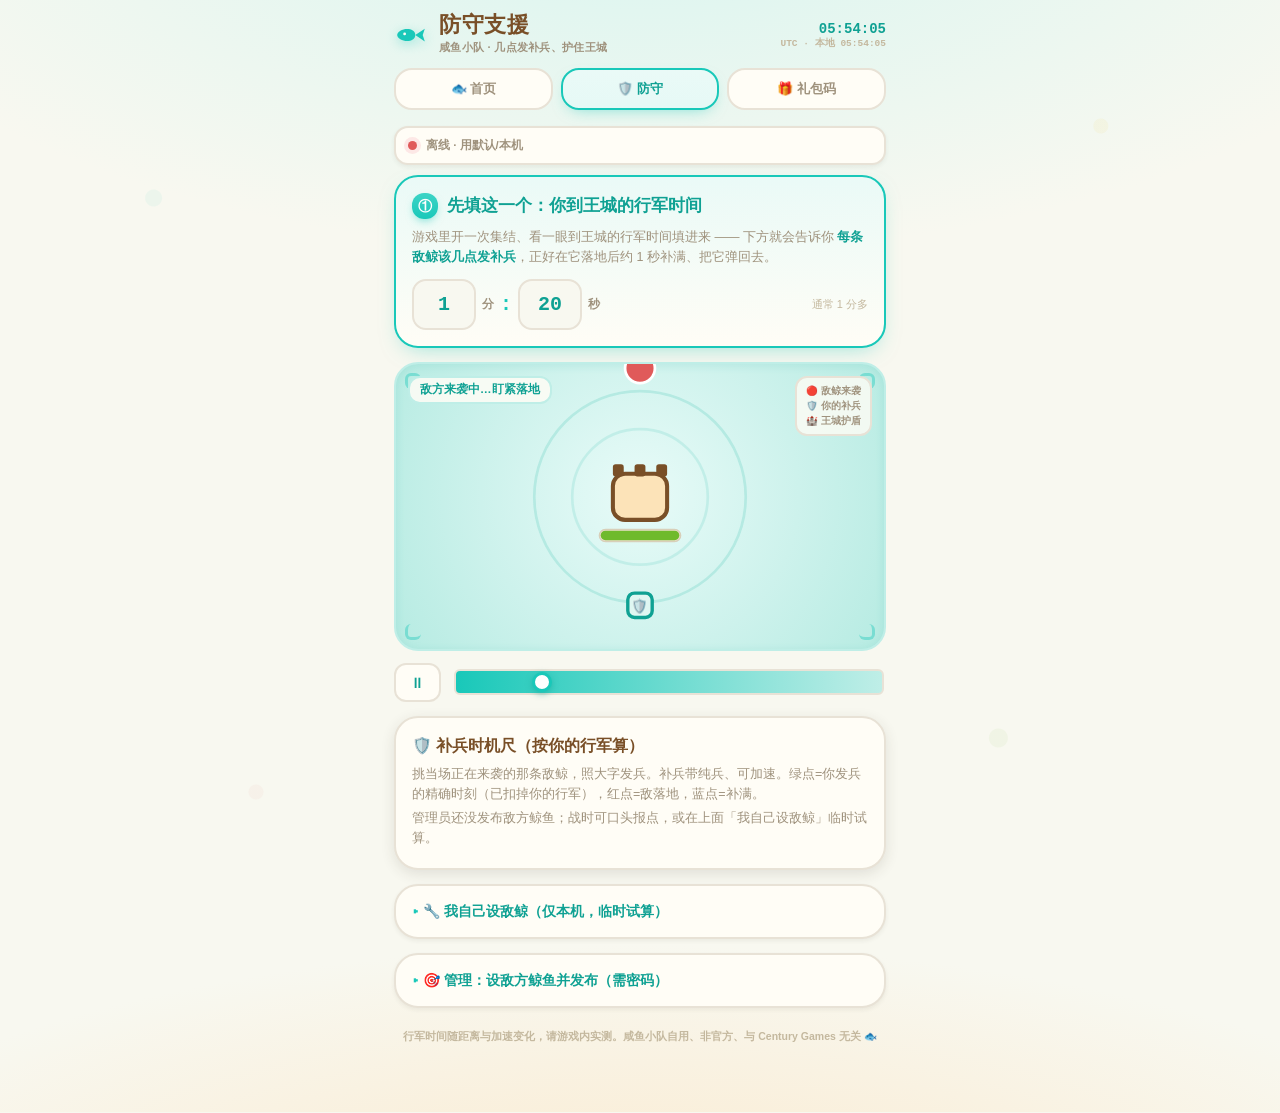
==== defense.html @ cf26408c "v8: saltyfish 重构 — 动森风 + 防守者页(雷达+精确时间轴,DELTA=1) + 搞笑主页 + 礼包码;移除攻城组织页" ====
<!DOCTYPE html>
<html lang="zh-CN">
<head>
<meta charset="utf-8">
<meta name="viewport" content="width=device-width, initial-scale=1, viewport-fit=cover">
<meta name="theme-color" content="#f8f8f0">
<meta name="apple-mobile-web-app-capable" content="yes">
<title>咸鱼小队 · 防守支援</title>
<link rel="stylesheet" href="app.css">
<style>
  .lane .mk{width:78px}
  .lane.now .mk.send .dot{box-shadow:0 0 0 6px rgba(111,186,44,.25)}
  .lane .mk.land .dot.two{background:linear-gradient(90deg,var(--coral) 0 50%,var(--mint) 50% 100%)}
  .lane .mk.land .t{color:var(--coral)}
  .lane .gaplab{position:absolute;top:38px;transform:translateX(-50%);font-size:10px;font-weight:800;color:var(--brown2);white-space:nowrap}
  .fire{display:inline-block;background:var(--green);color:#fff;font-weight:900;font-size:11px;padding:2px 9px;border-radius:20px;margin-left:6px;animation:pop .5s ease}
  @keyframes pop{from{transform:scale(.7)}to{transform:scale(1)}}
</style>
</head>
<body>
<div class="wrap">
  <div class="top">
    <span class="sig" aria-hidden="true"><svg viewBox="0 0 64 48" width="34" height="26"><path d="M40 24 C40 12 22 10 12 16 C4 21 4 27 12 32 C22 38 40 36 40 24 Z" fill="currentColor"/><path d="M40 24 L58 12 L54 24 L58 36 Z" fill="currentColor"/><circle cx="20" cy="22" r="2.6" fill="#fffdf6"/></svg></span>
    <div><h1>防守支援</h1><div class="sub">咸鱼小队 · 几点发补兵、护住王城</div></div>
    <div class="clock"><span id="utc">--:--:--</span><small>UTC · 本地 <span id="loc">--:--:--</span></small></div>
  </div>
  <div class="viewtabs">
    <a href="index.html">🐟 首页</a>
    <a class="on">🛡️ 防守</a>
    <a href="gift.html">🎁 礼包码</a>
  </div>
  <div class="statusbar"><span class="dot" id="netdot"></span><span id="netlab">连接云端中…</span></div>

  <main>
  <div class="card hero">
    <div class="herohead"><span class="step">①</span>先填这一个：你到王城的行军时间</div>
    <div class="herosub">游戏里开一次集结、看一眼到王城的行军时间填进来 —— 下方就会告诉你 <b>每条敌鲸该几点发补兵</b>，正好在它落地后约 1 秒补满、把它弹回去。</div>
    <div class="mmss"><input id="me_mm" type="number" min="0" value="1"><span class="u">分</span><span class="c">:</span><input id="me_ss" type="number" min="0" max="59" value="20"><span class="u">秒</span><span style="margin-left:auto;font-size:11px;color:var(--brown3)">通常 1 分多</span></div>
  </div>

  <div class="pond">
    <span class="cnr tl"></span><span class="cnr tr"></span><span class="cnr bl"></span><span class="cnr br"></span>
    <div class="phaselab" id="phaselab">敌方来袭 → 卡间隙补满</div>
    <div class="leg">🔴 敌鲸来袭<br>🛡️ 你的补兵<br>🏰 王城护盾</div>
    <svg viewBox="0 0 360 210" id="svg"></svg>
  </div>
  <div class="ctrl">
    <button id="pp">⏸</button>
    <input type="range" id="scrub" min="0" max="100" value="0">
  </div>

  <div class="card">
    <h2>🛡️ 补兵时机尺（按你的行军算）</h2>
    <p class="hint">挑当场正在来袭的那条敌鲸，照大字发兵。补兵带纯兵、可加速。绿点=你发兵的精确时刻（已扣掉你的行军），红点=敌落地，蓝点=补满。</p>
    <div id="refillPanel"></div>
  </div>

  <details>
    <summary>🔧 我自己设敌鲸（仅本机，临时试算）</summary>
    <p class="hint" style="margin:2px 0 9px">默认用管理发布的敌鲸时间。想自己试算就在这里加/改（只存你本机、不影响别人）。清空则回到管理发布的。</p>
    <div id="localList"></div>
    <button class="add" id="addLocal">＋ 加一条敌鲸</button>
    <div class="row" style="margin-top:9px;gap:8px">
      <button class="btn" id="useLocal" style="flex:1">用我本机的</button>
      <button class="btn" id="useCloud" style="flex:1">用管理发布的</button>
    </div>
  </details>

  <details id="adminFold">
    <summary>🎯 管理：设敌方鲸鱼并发布（需密码）</summary>
    <p class="hint" style="margin:2px 0 9px">设好敌鲸到王城的行军时间并发布，全队防守者打开就能看到、各自填自己行军即可。</p>
    <div id="adminGate"><button class="btn amber full" id="adminUnlock">🔓 输入密码解锁管理</button></div>
    <div id="adminBody" class="hide">
      <div id="enemyList"></div>
      <button class="add" id="addEnemy">＋ 加敌鲸</button>
      <button class="btn green full" id="pubBtn" style="margin-top:10px">📣 发布给全队</button>
      <div id="pubMsg" class="hint" style="margin-top:8px"></div>
    </div>
  </details>

  <p class="foot">行军时间随距离与加速变化，请游戏内实测。咸鱼小队自用、非官方、与 Century Games 无关 🐟</p>
  </main>
</div>
<div class="toast" id="toast"></div>

<script src="app.js"></script>
<script>
(function(){
"use strict";
var GATHER=300, DELTA=1;                 // 敌集结固定 5:00；补兵落地后≈1秒到（防早到）
var NS="http://www.w3.org/2000/svg", uid=1;
var C={mint:"#19c8b9",mintDeep:"#0fa193",green:"#6fba2c",coral:"#e05a5a",brown:"#794f27",cream:"#fffdf6",yellow:"#f5c31c"};
var LS_LOCAL="saltyfish_enemies", LS_NAME="rocks1406_admin";
var enemies=[];          // active set used for render: [{name,mm,ss}]
var cloudEnemies=[];     // from published plan
var localEnemies=[];     // player's local override
var useLocalFlag=false;
var baseUpdatedAt=null, adminName="";

function march(o){return (o.mm||0)*60+(o.ss||0);}
function pad(n){return (n<10?"0":"")+n;}
function mmss(s){s=Math.max(0,Math.round(s));return Math.floor(s/60)+":"+pad(s%60);}
function myMarch(){return (+$("me_mm").value||0)*60+(+$("me_ss").value||0);}
function E(t,a){var e=document.createElementNS(NS,t);for(var k in a)e.setAttribute(k,a[k]);return e;}
function lerp(a,b,p){return a+(b-a)*p;} function cl(x){return x<0?0:x>1?1:x;} function sg(t,a,b){return b<=a?(t>=b?1:0):cl((t-a)/(b-a));}

/* ---------- per-enemy timing ---------- */
function calc(e){ var em=march(e), landAt=GATHER+em, refillAt=landAt+DELTA, R=myMarch(), sendAt=Math.max(0,refillAt-R);
  var cue, gatherRemain=R-em-DELTA;
  if(R<=0) cue="先填你的行军时间";
  else if(gatherRemain>0) cue="他集结剩 "+mmss(gatherRemain)+" 时发兵";
  else { var inc=R-DELTA; cue= inc<=0 ? "他发车后立刻发（你很快）" : "来袭落地倒计时 "+mmss(inc)+" 时发兵"; }
  return {name:e.name||"敌鲸",em:em,landAt:landAt,refillAt:refillAt,sendAt:sendAt,R:R,cue:cue,ready:R>0}; }

/* ---------- timeline strips (precise mm:ss) ---------- */
function renderStrips(){ var box=$("refillPanel"); box.innerHTML="";
  if(!enemies.length){ box.innerHTML='<p class="hint">管理员还没发布敌方鲸鱼；战时可口头报点，或在上面「我自己设敌鲸」临时试算。</p>'; return; }
  enemies.forEach(function(e){ var c=calc(e);
    var s=c.sendAt, f=c.refillAt, gap=Math.max(1,f-s);
    var win0=s-gap*0.20, win1=f+gap*0.20, span=Math.max(1,win1-win0);
    function px(t){var p=(t-win0)/span*100;return Math.max(8,Math.min(92,p)).toFixed(1)+"%";}
    var el=document.createElement("div"); el.className="lane"; el.setAttribute("data-send",s); el.setAttribute("data-land",c.landAt);
    el.innerHTML=
      '<div class="lname">🔴 '+esc(e.name||"敌鲸")+' · 行军 '+mmss(c.em)+'</div>'+
      '<div class="track"></div>'+
      '<div class="gaplab" style="left:'+(((s+f)/2-win0)/span*100).toFixed(1)+'%">你行军 '+mmss(c.R)+'</div>'+
      '<div class="head" style="left:'+px(s)+'"></div>'+
      '<div class="mk send" style="left:'+px(s)+'"><div class="dot"></div><div class="t">'+mmss(s)+'</div><div class="l">你发兵</div></div>'+
      '<div class="mk land" style="left:'+px(c.landAt)+'"><div class="dot two"></div><div class="t">'+mmss(c.landAt)+'</div><div class="l">敌落地·补满✓</div></div>';
    box.appendChild(el);
    // big cue row
    var cue=document.createElement("div"); cue.className="erow";
    cue.innerHTML='<div class="et"><b>'+esc(e.name||"敌鲸")+'</b> · 你行军 '+mmss(c.R)+'</div>'+
      '<div class="cue" data-cue>'+(c.ready?esc(c.cue):'<span style="color:var(--brown3)">'+esc(c.cue)+'</span>')+'</div>'+
      (c.ready?'<div class="note">补兵在它落地后≈'+DELTA+'秒到，正好补满 ✓</div>':'');
    box.appendChild(cue);
  });
}
function esc(s){return (s||"").replace(/&/g,"&amp;").replace(/"/g,"&quot;").replace(/</g,"&lt;");}

/* ---------- pond radar animation ---------- */
var svgEl, cx=180, cy=98, bx=180, by=178, anim=null, Tend=400;
function buildBase(){ svgEl=$("svg"); svgEl.innerHTML="";
  // water rings
  svgEl.appendChild(E("circle",{cx:cx,cy:cy,r:78,fill:"none",stroke:"#a7e6dd","stroke-width":2,opacity:.7}));
  svgEl.appendChild(E("circle",{cx:cx,cy:cy,r:50,fill:"none",stroke:"#a7e6dd","stroke-width":2,opacity:.5}));
}
function rebuild(){ buildBase(); anim={};
  var R=myMarch();
  // castle
  anim.castle=E("rect",{x:cx-20,y:cy-17,width:40,height:34,rx:9,fill:"#fce3b8",stroke:C.brown,"stroke-width":3}); svgEl.appendChild(anim.castle);
  svgEl.appendChild(E("rect",{x:cx-20,y:cy-24,width:8,height:9,rx:2,fill:C.brown}));
  svgEl.appendChild(E("rect",{x:cx-4,y:cy-24,width:8,height:9,rx:2,fill:C.brown}));
  svgEl.appendChild(E("rect",{x:cx+12,y:cy-24,width:8,height:9,rx:2,fill:C.brown}));
  // shield bar
  svgEl.appendChild(E("rect",{x:cx-30,y:cy+24,width:60,height:9,rx:4.5,fill:"#eadfca",stroke:"#d8cfb9","stroke-width":1}));
  anim.bar=E("rect",{x:cx-29,y:cy+25,width:58,height:7,rx:3.5,fill:C.green}); svgEl.appendChild(anim.bar);
  anim.imp=E("circle",{cx:cx,cy:cy,r:18,fill:"none",stroke:C.coral,"stroke-width":3,opacity:0}); svgEl.appendChild(anim.imp);
  anim.glow=E("circle",{cx:cx,cy:cy,r:28,fill:"none",stroke:C.mint,"stroke-width":3,opacity:0}); svgEl.appendChild(anim.glow);
  // your barracks (bottom)
  svgEl.appendChild(E("rect",{x:bx-9,y:by-9,width:18,height:18,rx:5,fill:"#dff7f2",stroke:C.mintDeep,"stroke-width":2.5}));
  svgEl.appendChild(E("text",{x:bx,y:by+4,"text-anchor":"middle","font-size":10}, )).textContent="🛡️";
  // enemies
  var Ed=enemies.length?enemies:[{name:"敌A",mm:1,ss:10}];
  var n=Ed.length, maxLand=0;
  anim.enemies=Ed.map(function(e,i){ var c=calc(e); maxLand=Math.max(maxLand,c.refillAt);
    var ang=Math.PI*(0.5 - (n===1?0:(i/(n-1)-0.5))*0.9); // spread across top arc
    var sx=cx+Math.cos(ang)*150, sy=cy-Math.abs(Math.sin(ang))*92-18;
    var o={c:c,sx:sx,sy:sy,travel:Math.min(110,c.landAt)};
    o.dot=E("circle",{cx:sx,cy:sy,r:11,fill:C.coral,opacity:0,stroke:"#fff","stroke-width":2}); svgEl.appendChild(o.dot);
    o.eye=E("circle",{cx:sx,cy:sy,r:0,fill:"#fff",opacity:0}); svgEl.appendChild(o.eye); // simple
    o.cd=E("text",{x:sx,y:sy-15,"text-anchor":"middle",fill:C.coral,"font-size":10,"font-weight":800,opacity:0}); svgEl.appendChild(o.cd);
    o.bub=[0,1,2].map(function(){var d=E("circle",{cx:bx,cy:by,r:4,fill:C.mint,opacity:0,stroke:"#fff","stroke-width":1.5});svgEl.appendChild(d);return d;});
    return o;
  });
  Tend=maxLand+18;
  anim.Tstart=Math.max(0, Math.min.apply(null, anim.enemies.map(function(o){return o.c.landAt-o.travel;}))-8);
  var sc=$("scrub"); sc.min=Math.round(anim.Tstart); sc.max=Math.round(Tend);
  tNow=anim.Tstart;
}
function shieldVal(t){ var v=1; anim.enemies.forEach(function(o){ if(t>=o.c.landAt) v-=0.5; if(t>=o.c.refillAt) v+=0.5; }); return cl(v); }
function renderAnim(t){ if(!anim) return;
  var sv=shieldVal(t); anim.bar.setAttribute("width",(58*sv).toFixed(1)); anim.bar.setAttribute("fill", sv<0.7?C.coral:C.green);
  anim.castle.setAttribute("stroke", sv<0.7?C.coral:C.brown);
  var anyImp=false, anyGlow=false;
  anim.enemies.forEach(function(o){ var c=o.c;
    var ap=sg(t, c.landAt-o.travel, c.landAt);
    if(t<c.landAt-o.travel){ o.dot.setAttribute("opacity",.25); o.cd.setAttribute("opacity",0); o.dot.setAttribute("cx",o.sx);o.dot.setAttribute("cy",o.sy); }
    else if(t<c.landAt){ o.dot.setAttribute("opacity",1); var x=lerp(o.sx,cx,ap),y=lerp(o.sy,cy,ap); o.dot.setAttribute("cx",x);o.dot.setAttribute("cy",y);
      o.cd.setAttribute("opacity",1);o.cd.setAttribute("x",x);o.cd.setAttribute("y",y-15);o.cd.textContent="落地 "+(c.landAt-t).toFixed(0)+"s"; }
    else { o.dot.setAttribute("opacity",0); o.cd.setAttribute("opacity",0); }
    if(t>=c.landAt && t<c.landAt+1.2) anyImp=true;
    // your refill bubbles
    var rp=sg(t,c.sendAt,c.refillAt), on=t>=c.sendAt && t<c.refillAt;
    o.bub.forEach(function(d,k){ if(on){ var ox=(k-1)*7; d.setAttribute("opacity",.95); d.setAttribute("cx",lerp(bx+ox,cx+ox,rp)); d.setAttribute("cy",lerp(by,cy,rp)); } else d.setAttribute("opacity",0); });
    if(t>=c.refillAt-0.6 && t<c.refillAt+1.4) anyGlow=true;
  });
  if(anyImp){ var ip=(t%1.2)/1.2; anim.imp.setAttribute("opacity",1-ip); anim.imp.setAttribute("r",16+ip*30); } else anim.imp.setAttribute("opacity",0);
  anim.glow.setAttribute("opacity", anyGlow?0.8:0);
  // phase label
  var minLand=Math.min.apply(null,anim.enemies.map(function(o){return o.c.landAt;}));
  $("phaselab").textContent = t<minLand-1 ? "敌方来袭中…盯紧落地" : (sv<0.7? "护盾告急 → 快补兵！" : "✅ 卡间隙补满、弹回敌人");
  // sync strips
  var lanes=document.querySelectorAll("#refillPanel .lane");
  lanes.forEach(function(L){ var s=+L.getAttribute("data-send"), land=+L.getAttribute("data-land");
    L.classList.toggle("now", t>=s-3 && t<=land);
    var h=L.querySelector(".head"); if(h){ /* keep head at send mark (static reference) */ } });
}
/* playback */
var tNow=0,playing=true,lastTs=null,speed=1;
function frame(ts){ if(lastTs==null)lastTs=ts; var dt=(ts-lastTs)/1000; lastTs=ts; if(!anim){requestAnimationFrame(frame);return;}
  var Ts=anim.Tstart||0, span=Math.max(1,Tend-Ts); speed=span/7; // action window loops in ~7s
  if(playing){ tNow=Ts+((tNow-Ts+dt*speed)%span); $("scrub").value=Math.round(tNow); }
  renderAnim(tNow); requestAnimationFrame(frame); }

/* ---------- data: cloud plan + local override ---------- */
function setNet(s,t){$("netdot").className="dot"+(s?(" "+s):"");$("netlab").textContent=t;}
function pickEnemies(){ enemies = (useLocalFlag&&localEnemies.length)?localEnemies.slice() : cloudEnemies.slice(); rebuildAll(); }
function rebuildAll(){ rebuild(); renderStrips(); }
function loadPlan(){ setNet("","连接云端中…");
  fetch(WBASE+"/plan",{cache:"no-store"}).then(function(r){return r.json();}).then(function(o){
    var p=o&&o.plan; baseUpdatedAt=o&&o.updatedAt||null;
    cloudEnemies=(p&&p.enemyWhales||[]).map(function(e){return {name:e.name||"",mm:+e.mm||0,ss:+e.ss||0};});
    if(o&&o.updatedAt) setNet("live","已连接 · "+(o.updatedBy||"—")+" 于 "+clk(Date.parse(o.updatedAt))+" UTC 发布敌鲸");
    else setNet("live","已连接 · 管理还没发布敌鲸");
    pickEnemies();
  }).catch(function(){ setNet("off","离线 · 用默认/本机"); cloudEnemies=[]; pickEnemies(); }); }

/* local override editor */
function lsLocal(){ try{return JSON.parse(localStorage.getItem(LS_LOCAL)||"[]");}catch(e){return[];} }
function saveLocal(){ try{localStorage.setItem(LS_LOCAL,JSON.stringify(localEnemies));}catch(e){} }
function renderLocal(){ var box=$("localList"); box.innerHTML=""; localEnemies.forEach(function(e,i){ box.appendChild(enemyRow(e,function(){localEnemies.splice(i,1);saveLocal();renderLocal();if(useLocalFlag)pickEnemies();},function(){saveLocal();if(useLocalFlag)pickEnemies();})); }); }

/* admin enemy editor (shares the row widget) */
function enemyRow(e,onDel,onChg){ var el=document.createElement("div"); el.className="foe";
  el.innerHTML='<div class="r1"><input class="nm" placeholder="敌鲸名" value="'+esc(e.name||"")+'" data-k="name">'+
    '<span class="mmss"><input type="number" min="0" value="'+(e.mm||0)+'" data-k="mm" style="width:46px;text-align:center;font-family:var(--mono)"><span class="u">分</span><span class="c">:</span>'+
    '<input type="number" min="0" max="59" value="'+pad(e.ss||0)+'" data-k="ss" style="width:46px;text-align:center;font-family:var(--mono)"><span class="u">秒</span></span>'+
    '<button class="del">×</button></div>';
  el.addEventListener("input",function(ev){var k=ev.target.getAttribute("data-k");if(!k)return;var v=ev.target.value; if(k==="mm")v=Math.max(0,+v||0); if(k==="ss")v=Math.min(59,Math.max(0,+v||0)); e[k]=(k==="name")?v:(+v||0); onChg&&onChg();});
  el.querySelector(".del").addEventListener("click",function(){onDel&&onDel();});
  return el; }

var adminEnemies=[];
function renderAdmin(){ var box=$("enemyList"); box.innerHTML=""; adminEnemies.forEach(function(e,i){ box.appendChild(enemyRow(e,function(){adminEnemies.splice(i,1);renderAdmin();},null)); }); }
function publish(){ var b=$("pubBtn"); b.disabled=true; var old=b.textContent; b.textContent="发布中…";
  var plan={v:6,side:"right",tactics:"",castleWhales:[],turretLeaders:["","","",""],
    enemyWhales:adminEnemies.map(function(e){return {name:(e.name||"").slice(0,16),mm:+e.mm||0,ss:+e.ss||0};}),giftCodes:[]};
  authedFetch("/plan",{name:adminName,plan:plan,baseUpdatedAt:baseUpdatedAt})
   .then(function(r){return r.json().then(function(j){return {s:r.status,j:j};});})
   .then(function(res){ b.disabled=false;b.textContent=old;
     if(res.s===200&&res.j.ok){ baseUpdatedAt=res.j.updatedAt; $("pubMsg").innerHTML='<span style="color:var(--green-deep)">✓ 已发布给全队</span>'; toast("已发布 ✓"); loadPlan(); }
     else if(res.s===409){ if(confirm("有人刚发布了新版，覆盖？")){ baseUpdatedAt=res.j.current?res.j.current.updatedAt:baseUpdatedAt; publish(); } }
     else $("pubMsg").innerHTML='<span style="color:var(--coral)">发布失败（密码或网络）</span>'; })
   .catch(function(){ b.disabled=false;b.textContent=old; $("pubMsg").innerHTML='<span style="color:var(--coral)">网络错误</span>'; }); }

/* ---------- wire ---------- */
["me_mm","me_ss"].forEach(function(id){$(id).addEventListener("input",function(){rebuildAll();});});
$("pp").addEventListener("click",function(){playing=!playing;$("pp").textContent=playing?"⏸":"▶";lastTs=null;});
$("scrub").addEventListener("input",function(){playing=false;$("pp").textContent="▶";tNow=+$("scrub").value;renderAnim(tNow);});
$("addLocal").addEventListener("click",function(){localEnemies.push({name:"敌"+String.fromCharCode(65+localEnemies.length),mm:1,ss:0});saveLocal();renderLocal();});
$("useLocal").addEventListener("click",function(){useLocalFlag=true;pickEnemies();toast("已用本机敌鲸");});
$("useCloud").addEventListener("click",function(){useLocalFlag=false;pickEnemies();toast("已用管理发布的");});
$("addEnemy").addEventListener("click",function(){adminEnemies.push({name:"敌"+String.fromCharCode(65+adminEnemies.length),mm:1,ss:0});renderAdmin();});
$("pubBtn").addEventListener("click",publish);
$("adminUnlock").addEventListener("click",function(){ requireAuth("管理密码：").then(function(ok){ if(!ok) return;
  try{ var s=JSON.parse(localStorage.getItem(LS_NAME)||"null"); if(s&&s.name) adminName=s.name; }catch(e){}
  if(!adminName){ adminName=(prompt("你的名字（署名，可留空）：")||"").trim().slice(0,24); try{localStorage.setItem(LS_NAME,JSON.stringify({ok:true,name:adminName}));}catch(e){} }
  adminEnemies = (cloudEnemies.length?cloudEnemies:[{name:"敌A",mm:1,ss:10}]).map(function(e){return {name:e.name,mm:e.mm,ss:e.ss};});
  $("adminGate").classList.add("hide"); $("adminBody").classList.remove("hide"); renderAdmin(); toast("已解锁管理 ✓"); }); });

/* ---------- init ---------- */
localEnemies=lsLocal();
buildBase(); renderLocal(); loadPlan();
startClock();
requestAnimationFrame(frame);
})();
</script>
</body>
</html>
---- app.css ----
/* ============================================================
   saltyfish — animal-island (动森) cozy theme · shared by all pages
   Palette/feel inspired by github.com/guokaigdg/animal-island-ui
   ============================================================ */
:root{
  --mint:#19c8b9; --mint-hi:#3dd4c6; --mint-deep:#0fa193; --mint-bg:#e6f9f6;
  --green:#6fba2c; --green-hi:#85cc45; --green-deep:#5a9e1e;
  --yellow:#f5c31c; --yellow-hi:#f7d04a;
  --coral:#e05a5a; --coral-hi:#e87878; --coral-bg:#fde8e6;
  --pink:#f48fb1;
  --brown:#794f27; --brown2:#9f927d; --brown3:#c4b89e;
  --line:#e8e2d6; --line-hi:#d8cfb9;
  --cream:#f8f8f0; --cream2:#f0e8d8; --paper:#fffdf6;
  --shadow-sm:0 2px 4px rgba(61,52,40,.07);
  --shadow:0 4px 14px rgba(61,52,40,.12);
  --shadow-lg:0 10px 28px rgba(61,52,40,.16);
  --r-sm:14px; --r:18px; --r-lg:24px;
  --font:ui-rounded,"SF Pro Rounded","Nunito","Quicksand",-apple-system,BlinkMacSystemFont,"PingFang SC","Hiragino Sans GB","Microsoft YaHei",sans-serif;
  --mono:ui-monospace,"SF Mono",Menlo,monospace;
  /* legacy aliases so older pages (gift.html) adopt the cozy palette unchanged */
  --tx:var(--brown); --t2:var(--brown2); --t3:var(--brown3);
  --ac:var(--mint); --ac2:var(--mint-deep); --acb:var(--mint-bg);
  --ok:var(--green-deep); --bad:var(--coral);
  --surface:var(--cream); --surface-hi:var(--paper); --surface2:var(--cream2);
  --gold-line:#bfeee7;
}
*{box-sizing:border-box;-webkit-tap-highlight-color:transparent}
html,body{margin:0}
body{
  background:
    radial-gradient(120% 60% at 50% -10%, #d7f5f0 0%, transparent 55%),
    radial-gradient(120% 50% at 50% 115%, #fbe7c8 0%, transparent 60%),
    var(--cream);
  color:var(--brown);font-family:var(--font);font-size:16px;line-height:1.5;
  -webkit-font-smoothing:antialiased;text-rendering:optimizeLegibility;
  padding:env(safe-area-inset-top) 0 env(safe-area-inset-bottom);min-height:100vh}
/* soft floating dots / island texture */
body::before{content:"";position:fixed;inset:0;z-index:0;pointer-events:none;opacity:.5;
  background-image:radial-gradient(circle at 12% 22%, rgba(25,200,185,.10) 0 8px, transparent 9px),
    radial-gradient(circle at 86% 14%, rgba(245,195,28,.12) 0 7px, transparent 8px),
    radial-gradient(circle at 78% 82%, rgba(111,186,44,.10) 0 9px, transparent 10px),
    radial-gradient(circle at 20% 88%, rgba(224,90,90,.08) 0 7px, transparent 8px)}
.wrap{position:relative;z-index:1;max-width:520px;margin:0 auto;padding:14px 14px 56px}
.tnum{font-variant-numeric:tabular-nums}

/* ---- header ---- */
.top{display:flex;align-items:center;gap:11px;margin-bottom:12px}
.top .sig{color:var(--mint);display:inline-flex;filter:drop-shadow(0 3px 6px rgba(25,200,185,.35))}
.top h1{font-size:22px;font-weight:900;margin:0;letter-spacing:.5px;line-height:1;color:var(--brown)}
.top .sub{font-size:11px;color:var(--brown2);letter-spacing:.3px;margin-top:3px;font-weight:600}
.clock{font:800 14px/1 var(--mono);color:var(--mint-deep);margin-left:auto;text-align:right}
.clock small{display:block;color:var(--brown3);font-weight:600;font-size:9.5px;margin-top:3px}

/* ---- status strip ---- */
.statusbar{display:flex;align-items:center;gap:9px;font-size:11.5px;color:var(--brown2);font-weight:600;
  background:var(--paper);border:2px solid var(--line);border-radius:var(--r-sm);padding:9px 12px;margin:0 0 10px;box-shadow:var(--shadow-sm)}
.dot{width:9px;height:9px;border-radius:50%;background:var(--brown3);flex:0 0 auto}
.dot.live{background:var(--green);box-shadow:0 0 0 4px rgba(111,186,44,.18)}
.dot.off{background:var(--coral);box-shadow:0 0 0 4px var(--coral-bg)}
.statusbar .admin{margin-left:auto;display:flex;gap:6px;align-items:center}
.lockbtn{border:2px solid var(--line);background:var(--paper);color:var(--brown2);border-radius:12px;
  padding:7px 11px;font:800 11.5px/1 var(--font);cursor:pointer;transition:.15s}
.lockbtn:active{transform:translateY(1px)}
.pubbtn{border:0;background:linear-gradient(180deg,var(--green-hi),var(--green));color:#fff;border-radius:12px;
  padding:8px 13px;font:800 11.5px/1 var(--font);cursor:pointer;box-shadow:0 4px 12px rgba(111,186,44,.4);transition:.15s}
.pubbtn:active{transform:translateY(1px)} .pubbtn:disabled{opacity:.5;box-shadow:none}

/* ---- nav tabs (cross-page) ---- */
.viewtabs{display:flex;gap:8px;margin-bottom:16px}
.viewtabs button,.viewtabs a{flex:1;border:2px solid var(--line);background:var(--paper);color:var(--brown2);
  border-radius:var(--r);padding:12px 4px;cursor:pointer;font:800 13px/1.1 var(--font);transition:.16s;
  text-align:center;text-decoration:none;display:flex;align-items:center;justify-content:center;gap:5px}
.viewtabs button:active,.viewtabs a:active{transform:translateY(1px)}
.viewtabs .on{border-color:var(--mint);background:linear-gradient(180deg,#eafaf7,var(--mint-bg));color:var(--mint-deep);
  box-shadow:0 6px 16px -8px rgba(25,200,185,.6)}

/* ---- cards ---- */
.card{position:relative;background:var(--paper);border:2px solid var(--line);border-radius:var(--r-lg);
  padding:16px;margin-bottom:14px;box-shadow:var(--shadow)}
.card h2{font-size:16px;font-weight:900;margin:0 0 6px;display:flex;align-items:center;gap:8px;color:var(--brown)}
.hint{font-size:12.5px;color:var(--brown2);line-height:1.6;margin:0 0 4px;font-weight:500}
.lab{font-size:11px;color:var(--brown2);margin:13px 0 7px;font-weight:800;text-transform:uppercase;letter-spacing:.1em}
.row{display:flex;gap:8px;align-items:center}

/* ---- hero ---- */
.card.hero{border:2px solid var(--mint);background:linear-gradient(180deg,#eafaf7,var(--paper));
  box-shadow:0 8px 22px -10px rgba(25,200,185,.5)}
.hero .herohead{font:900 17px/1.3 var(--font);color:var(--mint-deep);display:flex;align-items:center;gap:9px}
.hero .herohead .step{background:linear-gradient(180deg,var(--mint-hi),var(--mint));color:#fff;border-radius:12px;width:26px;height:26px;
  display:inline-flex;align-items:center;justify-content:center;font:900 14px/1 var(--font);flex:0 0 auto;box-shadow:0 4px 10px -3px rgba(25,200,185,.6)}
.hero .herosub{font-size:12.5px;color:var(--brown2);margin:8px 0 12px;line-height:1.6;font-weight:500}
.hero .herosub b{color:var(--mint-deep)}

/* ---- inputs ---- */
input,select,textarea{background:var(--cream);border:2px solid var(--line);color:var(--brown);
  font:700 15px/1 var(--font);padding:11px 12px;border-radius:14px;width:100%;transition:.15s;-moz-appearance:textfield}
input:focus,select:focus,textarea:focus{outline:none;border-color:var(--mint);box-shadow:0 0 0 4px var(--mint-bg)}
input::-webkit-outer-spin-button,input::-webkit-inner-spin-button{-webkit-appearance:none;margin:0}
::placeholder{color:var(--brown3);font-weight:600}
textarea{font-weight:500;font-size:13.5px;line-height:1.6;min-height:62px;resize:vertical}
.mmss{display:flex;align-items:center;gap:6px}
.mmss input{width:64px;text-align:center;font-family:var(--mono);font-size:20px;font-weight:800;color:var(--mint-deep);padding:12px 4px}
.mmss .c{color:var(--mint);font:900 20px/1 var(--mono)} .mmss .u{font-size:11.5px;color:var(--brown2);font-weight:700}

/* ---- buttons ---- */
.btn{border:0;border-radius:var(--r);background:var(--cream);border:2px solid var(--line);color:var(--brown);
  font:800 14.5px/1 var(--font);padding:13px;cursor:pointer;transition:.15s}
.btn:active{transform:translateY(1px)}
.btn.amber{background:linear-gradient(180deg,var(--mint-hi),var(--mint));border:0;color:#fff;
  box-shadow:0 8px 20px -7px rgba(25,200,185,.65)}
.btn.green{background:linear-gradient(180deg,var(--green-hi),var(--green));border:0;color:#fff;box-shadow:0 8px 20px -7px rgba(111,186,44,.6)}
.btn.full{width:100%}
.add{background:var(--cream);border:2px dashed var(--mint);color:var(--mint-deep);border-radius:14px;padding:11px;width:100%;
  font:800 13px/1 var(--font);cursor:pointer;margin-top:4px;transition:.15s}
.add:active{transform:translateY(1px);background:var(--mint-bg)}

/* ---- chips ---- */
.chips{display:flex;flex-wrap:wrap;gap:7px;margin-bottom:6px}
.chip{background:var(--mint-bg);border:2px solid #bfeee7;color:var(--mint-deep);border-radius:20px;
  padding:5px 12px;font-size:12.5px;font-weight:800;display:inline-flex;align-items:center;gap:5px}
.chip b{cursor:pointer}

/* ---- roster rows (gift) ---- */
.whale,.foe{position:relative;background:var(--cream);border:2px solid var(--line);border-radius:16px;padding:11px;margin-bottom:9px}
.whale{border-left:5px solid var(--mint)} .foe{border-left:5px solid var(--coral)}
.whale .r1,.foe .r1{display:flex;gap:7px;align-items:center}
.whale .r1 .nm,.foe .r1 .nm{flex:1;font-size:14px;padding:10px}
.whale .r1 .del,.foe .r1 .del{flex:0 0 auto;width:36px;height:40px;background:transparent;color:var(--coral);border:0;font-size:20px;cursor:pointer;border-radius:10px;transition:.15s}
.whale .r1 .del:active,.foe .r1 .del:active{background:var(--coral-bg)}

/* ---- details / collapsible ---- */
details{background:var(--paper);border:2px solid var(--line);border-radius:var(--r-lg);padding:2px 16px;margin-bottom:14px;box-shadow:var(--shadow-sm)}
details summary{cursor:pointer;font-size:14px;font-weight:900;padding:13px 0;list-style:none;color:var(--mint-deep)}
details summary::-webkit-details-marker{display:none}
details summary:before{content:"▸ ";color:var(--mint)} details[open] summary:before{content:"▾ "}

/* ---- defense: pond radar ---- */
.pond{position:relative;background:radial-gradient(circle at 50% 46%, #e8fbf8 0%, #cdf2ec 55%, #b6ebe2 100%);
  border:2px solid #bfeee7;border-radius:var(--r-lg);overflow:hidden;margin-bottom:12px;box-shadow:inset 0 2px 10px rgba(15,161,147,.12)}
.pond svg{display:block;width:100%;height:auto}
.pond .cnr{position:absolute;width:16px;height:16px;border:3px solid rgba(25,200,185,.4);z-index:2;pointer-events:none;border-radius:6px}
.pond .cnr.tl{left:9px;top:9px;border-right:0;border-bottom:0}.pond .cnr.tr{right:9px;top:9px;border-left:0;border-bottom:0}
.pond .cnr.bl{left:9px;bottom:9px;border-right:0;border-top:0}.pond .cnr.br{right:9px;bottom:9px;border-left:0;border-top:0}
.phaselab{position:absolute;left:12px;top:12px;z-index:3;font:900 11.5px/1 var(--font);color:var(--mint-deep);
  background:rgba(255,253,246,.86);border:2px solid #bfeee7;border-radius:12px;padding:6px 10px}
.leg{position:absolute;right:12px;top:12px;z-index:3;font:800 9.5px/1.6 var(--font);color:var(--brown2);text-align:right;
  background:rgba(255,253,246,.8);border:2px solid var(--line);border-radius:12px;padding:5px 9px}
.ctrl{display:flex;align-items:center;gap:11px;margin-bottom:14px}
.ctrl button{background:var(--paper);border:2px solid var(--line);color:var(--mint-deep);border-radius:12px;padding:9px 14px;font-size:15px;cursor:pointer}
.ctrl button:active{transform:translateY(1px)}
.ctrl input[type=range]{flex:1;-webkit-appearance:none;appearance:none;height:7px;border-radius:6px;
  background:linear-gradient(90deg,var(--mint),#bfeee7);outline:none}
.ctrl input[type=range]::-webkit-slider-thumb{-webkit-appearance:none;width:20px;height:20px;border-radius:50%;
  background:#fff;border:3px solid var(--mint);cursor:pointer;box-shadow:0 2px 6px rgba(15,161,147,.5)}
.ctrl input[type=range]::-moz-range-thumb{width:18px;height:18px;border-radius:50%;background:#fff;border:3px solid var(--mint);cursor:pointer}

/* ---- defense: precise timeline lanes ---- */
.lane{position:relative;background:linear-gradient(180deg,var(--paper),var(--cream));border:2px solid var(--line);
  border-radius:16px;padding:30px 12px 16px;margin-bottom:10px;min-height:96px}
.lane .lname{position:absolute;left:12px;top:9px;font:900 12.5px/1 var(--font);color:var(--coral)}
.lane .lsub{position:absolute;right:12px;top:10px;font:700 10.5px/1 var(--font);color:var(--brown2)}
.lane .track{position:absolute;left:16px;right:16px;top:58px;height:6px;border-radius:4px;background:var(--line-hi)}
.lane .gather{position:absolute;left:16px;top:58px;height:6px;border-radius:4px;
  background:repeating-linear-gradient(90deg,#d8cfb9 0 7px,transparent 7px 14px)}
.lane .head{position:absolute;top:40px;width:3px;height:40px;background:var(--brown);border-radius:2px;z-index:4}
.lane .mk{position:absolute;transform:translateX(-50%);text-align:center;width:92px;z-index:3}
.lane .mk .dot{width:14px;height:14px;border-radius:50%;margin:0 auto;border:3px solid #fff;box-shadow:0 1px 4px rgba(0,0,0,.18)}
.lane .mk .t{font:900 13px/1 var(--mono);margin-top:4px}
.lane .mk .l{font-size:9.5px;font-weight:800;color:var(--brown2);margin-top:2px;line-height:1.2}
.lane .mk.send{top:62px}.lane .mk.send .dot{background:var(--green)}.lane .mk.send .t{color:var(--green-deep)}
.lane .mk.land{top:14px}.lane .mk.land .dot{background:var(--coral)}.lane .mk.land .t{color:var(--coral)}
.lane .mk.refill{top:14px}.lane .mk.refill .dot{background:var(--mint)}.lane .mk.refill .t{color:var(--mint-deep)}

/* ---- defense: big refill cue rows ---- */
.erow{position:relative;background:linear-gradient(100deg,var(--coral-bg),var(--paper) 75%);border:2px solid var(--line);
  border-left:5px solid var(--coral);border-radius:16px;padding:12px 14px;margin-bottom:10px}
.erow .et{display:flex;align-items:center;gap:7px;font-size:12px;color:var(--brown2);margin-bottom:6px;font-weight:700}
.erow .et b{color:var(--coral)}
.erow .cue{font:900 19px/1.25 var(--font);color:var(--mint-deep)}
.erow .note{font-size:11.5px;color:var(--green-deep);margin-top:5px;font-weight:700}

/* ---- misc ---- */
.foot{font-size:10.5px;color:var(--brown3);text-align:center;margin-top:20px;line-height:1.7;font-weight:600}
.hide{display:none!important}
.backlink{display:inline-flex;align-items:center;gap:5px;color:var(--brown2);font:700 13px/1 var(--font);text-decoration:none;padding:4px 0;margin-bottom:6px}

/* ---- toast ---- */
.toast{position:fixed;left:50%;bottom:30px;transform:translateX(-50%) translateY(8px);
  background:linear-gradient(180deg,var(--mint-hi),var(--mint));color:#fff;font:900 13.5px/1 var(--font);
  padding:14px 22px;border-radius:100px;z-index:50;box-shadow:0 12px 30px -8px rgba(15,161,147,.6);
  opacity:0;transition:opacity .26s,transform .26s;pointer-events:none}
.toast.show{opacity:1;transform:translateX(-50%) translateY(0)}

/* ---- entrance ---- */
@keyframes rise{from{opacity:0;transform:translateY(12px)}to{opacity:1;transform:none}}
.top,.statusbar,.viewtabs,main>*,.wrap>.card,.wrap>details{animation:rise .5s cubic-bezier(.2,.7,.2,1) both}
@media (prefers-reduced-motion:reduce){*{animation:none!important;transition:none!important}}
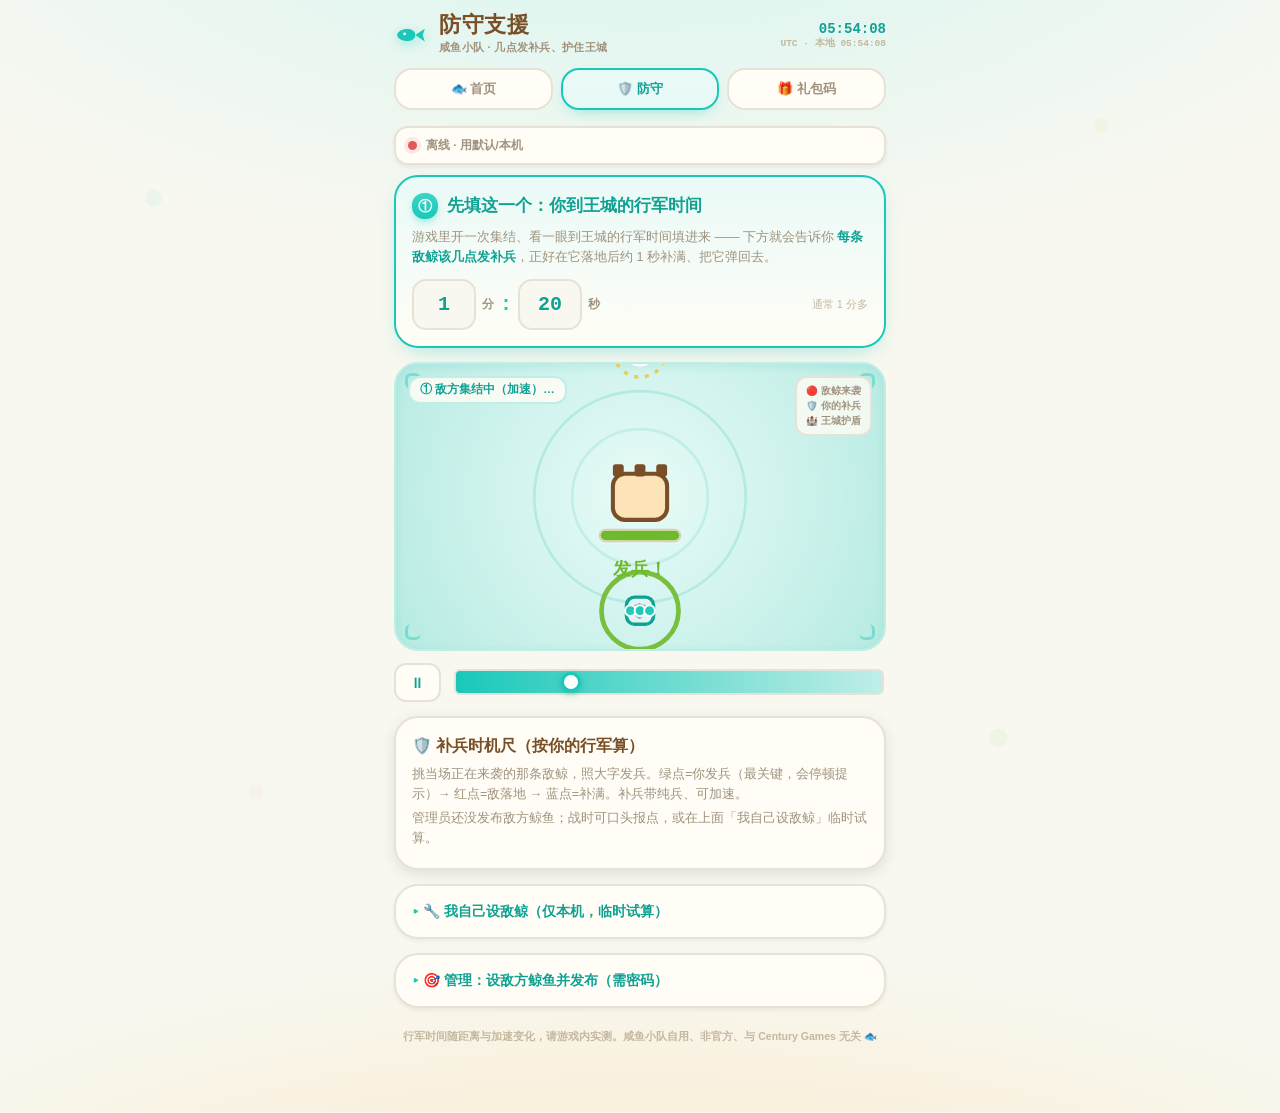
==== commit bd938721: "fix(defense): gather=1/4 (radar+timeline unified vmap); pause+emphasis at 发兵/落地/补满 key moments; sepa" ====
--- a/defense.html
+++ b/defense.html
@@ -8,13 +8,35 @@
 <title>咸鱼小队 · 防守支援</title>
 <link rel="stylesheet" href="app.css">
 <style>
-  .lane .mk{width:78px}
-  .lane.now .mk.send .dot{box-shadow:0 0 0 6px rgba(111,186,44,.25)}
-  .lane .mk.land .dot.two{background:linear-gradient(90deg,var(--coral) 0 50%,var(--mint) 50% 100%)}
-  .lane .mk.land .t{color:var(--coral)}
-  .lane .gaplab{position:absolute;top:38px;transform:translateX(-50%);font-size:10px;font-weight:800;color:var(--brown2);white-space:nowrap}
-  .fire{display:inline-block;background:var(--green);color:#fff;font-weight:900;font-size:11px;padding:2px 9px;border-radius:20px;margin-left:6px;animation:pop .5s ease}
-  @keyframes pop{from{transform:scale(.7)}to{transform:scale(1)}}
+  /* enemy blocks (clear 敌A/敌B separation) */
+  .enemyblock{border:2px solid var(--line);border-radius:20px;padding:8px;margin-bottom:16px;
+    background:linear-gradient(180deg,#fffdf6,#fbf7ec);box-shadow:var(--shadow-sm)}
+  .enemyblock .lane{border:0;background:none;box-shadow:none;margin-bottom:8px;min-height:120px;padding:30px 16px 30px}
+  .enemyblock .erow{margin-bottom:0}
+  .lane .mk{width:84px}
+  .lane .mk .l.hi{font-weight:900;font-size:11px;margin-top:3px}
+  .lane .mk.land,.lane .mk.refill{top:14px;width:16px}
+  .lane .mk.refill .dot{background:var(--mint)}
+  .lane .mk.land .dot{background:var(--coral)}
+  .lane .mk.send .dot{transition:box-shadow .15s,transform .15s}
+  .lane .endlab{position:absolute;top:0;transform:translateX(-50%);font-size:9.5px;font-weight:900;white-space:nowrap}
+  /* 敌集结 5:00 band + 发车 tick */
+  .lane .gband{position:absolute;top:55px;height:12px;left:0;border-radius:6px;border:1.5px solid rgba(245,195,28,.55);
+    background:repeating-linear-gradient(45deg,rgba(245,195,28,.34) 0 6px,rgba(245,195,28,.12) 6px 12px)}
+  .lane .gbl{position:absolute;top:38px;transform:translateX(-50%);font-size:10px;font-weight:800;color:#b88a08;white-space:nowrap}
+  .lane .depart{position:absolute;top:50px;transform:translateX(-50%);z-index:2}
+  .lane .depart i{display:block;width:2px;height:22px;background:var(--brown2);opacity:.55;margin:0 auto}
+  .lane .gaplab{position:absolute;top:40px;transform:translateX(-50%);font-size:10px;font-weight:800;color:var(--green-deep);white-space:nowrap}
+  .lane .fire{position:absolute;top:0;transform:translateX(-50%);background:var(--green);color:#fff;font-weight:900;
+    font-size:11px;padding:3px 11px;border-radius:20px;opacity:0;transition:opacity .12s;z-index:7;
+    box-shadow:0 3px 10px rgba(111,186,44,.55);white-space:nowrap}
+  /* key-moment emphasis (pause animations) */
+  @keyframes beat{0%,100%{transform:scale(1)}50%{transform:scale(1.7)}}
+  .lane.fx-send .mk.send .dot{animation:beat .5s ease-in-out infinite;box-shadow:0 0 0 8px rgba(111,186,44,.3)}
+  .lane.fx-send .fire{opacity:1}
+  .lane.fx-land .mk.land .dot{animation:beat .5s ease-in-out infinite;box-shadow:0 0 0 8px rgba(224,90,90,.3)}
+  .lane.fx-refill .mk.refill .dot{animation:beat .5s ease-in-out infinite;box-shadow:0 0 0 8px rgba(25,200,185,.3)}
+  .lane.now{outline:2px solid rgba(111,186,44,.35);outline-offset:-2px;border-radius:16px}
 </style>
 </head>
 <body>
@@ -44,20 +66,17 @@
     <div class="leg">🔴 敌鲸来袭<br>🛡️ 你的补兵<br>🏰 王城护盾</div>
     <svg viewBox="0 0 360 210" id="svg"></svg>
   </div>
-  <div class="ctrl">
-    <button id="pp">⏸</button>
-    <input type="range" id="scrub" min="0" max="100" value="0">
-  </div>
+  <div class="ctrl"><button id="pp">⏸</button><input type="range" id="scrub" min="0" max="1000" value="0"></div>
 
   <div class="card">
     <h2>🛡️ 补兵时机尺（按你的行军算）</h2>
-    <p class="hint">挑当场正在来袭的那条敌鲸，照大字发兵。补兵带纯兵、可加速。绿点=你发兵的精确时刻（已扣掉你的行军），红点=敌落地，蓝点=补满。</p>
+    <p class="hint">挑当场正在来袭的那条敌鲸，照大字发兵。绿点=你发兵（最关键，会停顿提示）→ 红点=敌落地 → 蓝点=补满。补兵带纯兵、可加速。</p>
     <div id="refillPanel"></div>
   </div>
 
   <details>
     <summary>🔧 我自己设敌鲸（仅本机，临时试算）</summary>
-    <p class="hint" style="margin:2px 0 9px">默认用管理发布的敌鲸时间。想自己试算就在这里加/改（只存你本机、不影响别人）。清空则回到管理发布的。</p>
+    <p class="hint" style="margin:2px 0 9px">默认用管理发布的敌鲸时间。想自己试算就在这里加/改（只存你本机、不影响别人）。</p>
     <div id="localList"></div>
     <button class="add" id="addLocal">＋ 加一条敌鲸</button>
     <div class="row" style="margin-top:9px;gap:8px">
@@ -87,177 +106,176 @@
 <script>
 (function(){
 "use strict";
-var GATHER=300, DELTA=1;                 // 敌集结固定 5:00；补兵落地后≈1秒到（防早到）
-var NS="http://www.w3.org/2000/svg", uid=1;
-var C={mint:"#19c8b9",mintDeep:"#0fa193",green:"#6fba2c",coral:"#e05a5a",brown:"#794f27",cream:"#fffdf6",yellow:"#f5c31c"};
+var GATHER=300, DELTA=1, GVIS=0.25;   // 敌集结5:00；补兵落地后≈1秒；集结只占视觉/时间轴的 1/4
+var NS="http://www.w3.org/2000/svg";
+var C={mint:"#19c8b9",mintDeep:"#0fa193",green:"#6fba2c",greenDeep:"#5a9e1e",coral:"#e05a5a",brown:"#794f27",brown2:"#9f927d",cream:"#fffdf6",yellow:"#f5c31c"};
 var LS_LOCAL="saltyfish_enemies", LS_NAME="rocks1406_admin";
-var enemies=[];          // active set used for render: [{name,mm,ss}]
-var cloudEnemies=[];     // from published plan
-var localEnemies=[];     // player's local override
-var useLocalFlag=false;
-var baseUpdatedAt=null, adminName="";
+var enemies=[], cloudEnemies=[], localEnemies=[], useLocalFlag=false, baseUpdatedAt=null, adminName="";
 
 function march(o){return (o.mm||0)*60+(o.ss||0);}
 function pad(n){return (n<10?"0":"")+n;}
 function mmss(s){s=Math.max(0,Math.round(s));return Math.floor(s/60)+":"+pad(s%60);}
 function myMarch(){return (+$("me_mm").value||0)*60+(+$("me_ss").value||0);}
+function esc(s){return (s||"").replace(/&/g,"&amp;").replace(/"/g,"&quot;").replace(/</g,"&lt;");}
 function E(t,a){var e=document.createElementNS(NS,t);for(var k in a)e.setAttribute(k,a[k]);return e;}
 function lerp(a,b,p){return a+(b-a)*p;} function cl(x){return x<0?0:x>1?1:x;} function sg(t,a,b){return b<=a?(t>=b?1:0):cl((t-a)/(b-a));}
 
-/* ---------- per-enemy timing ---------- */
+/* ---- shared time→visual mapping (gather compressed to GVIS; radar+timeline identical) ---- */
+function W1(){ return (window.__W1)||(GATHER+60); }
+function vmap(t){ var w=W1(); if(t<=GATHER) return GVIS*(t/GATHER); return GVIS+(1-GVIS)*((t-GATHER)/Math.max(1,w-GATHER)); }
+function invmap(p){ var w=W1(); if(p<=GVIS) return p/GVIS*GATHER; return GATHER+(p-GVIS)/(1-GVIS)*(w-GATHER); }
+function pct(t){ return cl(vmap(t))*100; }
+
+/* ---- per-enemy timing ---- */
 function calc(e){ var em=march(e), landAt=GATHER+em, refillAt=landAt+DELTA, R=myMarch(), sendAt=Math.max(0,refillAt-R);
-  var cue, gatherRemain=R-em-DELTA;
-  if(R<=0) cue="先填你的行军时间";
-  else if(gatherRemain>0) cue="他集结剩 "+mmss(gatherRemain)+" 时发兵";
-  else { var inc=R-DELTA; cue= inc<=0 ? "他发车后立刻发（你很快）" : "来袭落地倒计时 "+mmss(inc)+" 时发兵"; }
-  return {name:e.name||"敌鲸",em:em,landAt:landAt,refillAt:refillAt,sendAt:sendAt,R:R,cue:cue,ready:R>0}; }
-
-/* ---------- timeline strips (precise mm:ss) ---------- */
+  var cue, short, gatherRemain=R-em-DELTA;
+  if(R<=0){ cue="先填你的行军时间"; short="先填行军"; }
+  else if(gatherRemain>0){ cue="他集结剩 "+mmss(gatherRemain)+" 时发兵"; short="集结剩 "+mmss(gatherRemain); }
+  else { var inc=R-DELTA; if(inc<=0){ cue="他发车后立刻发（你很快）"; short="发车后立刻"; } else { cue="来袭落地倒计时 "+mmss(inc)+" 时发兵"; short="落地倒计时 "+mmss(inc); } }
+  return {name:e.name||"敌鲸",em:em,landAt:landAt,refillAt:refillAt,sendAt:sendAt,R:R,cue:cue,short:short,ready:R>0}; }
+
+/* ---- timeline strips ---- */
 function renderStrips(){ var box=$("refillPanel"); box.innerHTML="";
   if(!enemies.length){ box.innerHTML='<p class="hint">管理员还没发布敌方鲸鱼；战时可口头报点，或在上面「我自己设敌鲸」临时试算。</p>'; return; }
-  enemies.forEach(function(e){ var c=calc(e);
-    var s=c.sendAt, f=c.refillAt, gap=Math.max(1,f-s);
-    var win0=s-gap*0.20, win1=f+gap*0.20, span=Math.max(1,win1-win0);
-    function px(t){var p=(t-win0)/span*100;return Math.max(8,Math.min(92,p)).toFixed(1)+"%";}
-    var el=document.createElement("div"); el.className="lane"; el.setAttribute("data-send",s); el.setAttribute("data-land",c.landAt);
+  enemies.forEach(function(e,i){ var c=calc(e); var nm=esc(e.name||("敌"+String.fromCharCode(65+i)));
+    var gx=GVIS*100, sx=pct(c.sendAt), lx=pct(c.landAt), rx=pct(c.refillAt);
+    var blk=document.createElement("div"); blk.className="enemyblock";
+    var el=document.createElement("div"); el.className="lane"; el.setAttribute("data-i",i);
     el.innerHTML=
-      '<div class="lname">🔴 '+esc(e.name||"敌鲸")+' · 行军 '+mmss(c.em)+'</div>'+
+      '<div class="lname">🔴 '+nm+' · 行军 '+mmss(c.em)+'</div>'+
       '<div class="track"></div>'+
-      '<div class="gaplab" style="left:'+(((s+f)/2-win0)/span*100).toFixed(1)+'%">你行军 '+mmss(c.R)+'</div>'+
-      '<div class="head" style="left:'+px(s)+'"></div>'+
-      '<div class="mk send" style="left:'+px(s)+'"><div class="dot"></div><div class="t">'+mmss(s)+'</div><div class="l">你发兵</div></div>'+
-      '<div class="mk land" style="left:'+px(c.landAt)+'"><div class="dot two"></div><div class="t">'+mmss(c.landAt)+'</div><div class="l">敌落地·补满✓</div></div>';
-    box.appendChild(el);
-    // big cue row
+      '<div class="gband" style="width:'+gx.toFixed(1)+'%"></div>'+
+      '<div class="gbl" style="left:'+(gx/2).toFixed(1)+'%">敌集结 5:00（加速）</div>'+
+      '<div class="depart" style="left:'+gx.toFixed(1)+'%"><i></i></div>'+
+      '<div class="gaplab" style="left:'+((sx+lx)/2).toFixed(1)+'%">你行军 '+mmss(c.R)+'</div>'+
+      '<div class="fire" style="left:'+sx.toFixed(1)+'%">发兵！</div>'+
+      '<div class="head" style="left:'+sx.toFixed(1)+'%"></div>'+
+      '<div class="mk send" style="left:'+sx.toFixed(1)+'%"><div class="dot"></div><div class="l hi" style="color:var(--green-deep)">你发兵</div><div class="l">'+esc(c.short)+'</div></div>'+
+      '<div class="mk land" style="left:'+lx.toFixed(2)+'%"><div class="dot"></div></div>'+
+      '<div class="mk refill" style="left:'+rx.toFixed(2)+'%"><div class="dot"></div></div>'+
+      '<div class="endlab" style="left:'+Math.min(82,(lx+rx)/2).toFixed(2)+'%"><span style="color:var(--coral)">敌落地</span> <span style="color:var(--mint-deep)">补满✓</span></div>';
+    blk.appendChild(el);
     var cue=document.createElement("div"); cue.className="erow";
-    cue.innerHTML='<div class="et"><b>'+esc(e.name||"敌鲸")+'</b> · 你行军 '+mmss(c.R)+'</div>'+
-      '<div class="cue" data-cue>'+(c.ready?esc(c.cue):'<span style="color:var(--brown3)">'+esc(c.cue)+'</span>')+'</div>'+
+    cue.innerHTML='<div class="et"><b>'+nm+'</b> · 敌集结 5:00 · 你行军 '+mmss(c.R)+'</div>'+
+      '<div class="cue">'+(c.ready?esc(c.cue):'<span style="color:var(--brown3)">'+esc(c.cue)+'</span>')+'</div>'+
       (c.ready?'<div class="note">补兵在它落地后≈'+DELTA+'秒到，正好补满 ✓</div>':'');
-    box.appendChild(cue);
-  });
-}
-function esc(s){return (s||"").replace(/&/g,"&amp;").replace(/"/g,"&quot;").replace(/</g,"&lt;");}
-
-/* ---------- pond radar animation ---------- */
-var svgEl, cx=180, cy=98, bx=180, by=178, anim=null, Tend=400;
+    blk.appendChild(cue);
+    box.appendChild(blk);
+  });
+}
+
+/* ---- pond radar ---- */
+var svgEl, cx=180, cy=98, bx=180, by=182, anim=null;
 function buildBase(){ svgEl=$("svg"); svgEl.innerHTML="";
-  // water rings
   svgEl.appendChild(E("circle",{cx:cx,cy:cy,r:78,fill:"none",stroke:"#a7e6dd","stroke-width":2,opacity:.7}));
   svgEl.appendChild(E("circle",{cx:cx,cy:cy,r:50,fill:"none",stroke:"#a7e6dd","stroke-width":2,opacity:.5}));
 }
 function rebuild(){ buildBase(); anim={};
-  var R=myMarch();
-  // castle
   anim.castle=E("rect",{x:cx-20,y:cy-17,width:40,height:34,rx:9,fill:"#fce3b8",stroke:C.brown,"stroke-width":3}); svgEl.appendChild(anim.castle);
-  svgEl.appendChild(E("rect",{x:cx-20,y:cy-24,width:8,height:9,rx:2,fill:C.brown}));
-  svgEl.appendChild(E("rect",{x:cx-4,y:cy-24,width:8,height:9,rx:2,fill:C.brown}));
-  svgEl.appendChild(E("rect",{x:cx+12,y:cy-24,width:8,height:9,rx:2,fill:C.brown}));
-  // shield bar
+  svgEl.appendChild(E("rect",{x:cx-20,y:cy-24,width:8,height:9,rx:2,fill:C.brown})); svgEl.appendChild(E("rect",{x:cx-4,y:cy-24,width:8,height:9,rx:2,fill:C.brown})); svgEl.appendChild(E("rect",{x:cx+12,y:cy-24,width:8,height:9,rx:2,fill:C.brown}));
   svgEl.appendChild(E("rect",{x:cx-30,y:cy+24,width:60,height:9,rx:4.5,fill:"#eadfca",stroke:"#d8cfb9","stroke-width":1}));
   anim.bar=E("rect",{x:cx-29,y:cy+25,width:58,height:7,rx:3.5,fill:C.green}); svgEl.appendChild(anim.bar);
-  anim.imp=E("circle",{cx:cx,cy:cy,r:18,fill:"none",stroke:C.coral,"stroke-width":3,opacity:0}); svgEl.appendChild(anim.imp);
-  anim.glow=E("circle",{cx:cx,cy:cy,r:28,fill:"none",stroke:C.mint,"stroke-width":3,opacity:0}); svgEl.appendChild(anim.glow);
-  // your barracks (bottom)
-  svgEl.appendChild(E("rect",{x:bx-9,y:by-9,width:18,height:18,rx:5,fill:"#dff7f2",stroke:C.mintDeep,"stroke-width":2.5}));
-  svgEl.appendChild(E("text",{x:bx,y:by+4,"text-anchor":"middle","font-size":10}, )).textContent="🛡️";
-  // enemies
-  var Ed=enemies.length?enemies:[{name:"敌A",mm:1,ss:10}];
-  var n=Ed.length, maxLand=0;
-  anim.enemies=Ed.map(function(e,i){ var c=calc(e); maxLand=Math.max(maxLand,c.refillAt);
-    var ang=Math.PI*(0.5 - (n===1?0:(i/(n-1)-0.5))*0.9); // spread across top arc
-    var sx=cx+Math.cos(ang)*150, sy=cy-Math.abs(Math.sin(ang))*92-18;
-    var o={c:c,sx:sx,sy:sy,travel:Math.min(110,c.landAt)};
-    o.dot=E("circle",{cx:sx,cy:sy,r:11,fill:C.coral,opacity:0,stroke:"#fff","stroke-width":2}); svgEl.appendChild(o.dot);
-    o.eye=E("circle",{cx:sx,cy:sy,r:0,fill:"#fff",opacity:0}); svgEl.appendChild(o.eye); // simple
-    o.cd=E("text",{x:sx,y:sy-15,"text-anchor":"middle",fill:C.coral,"font-size":10,"font-weight":800,opacity:0}); svgEl.appendChild(o.cd);
+  anim.fx=E("circle",{cx:cx,cy:cy,r:20,fill:"none",stroke:C.coral,"stroke-width":3.5,opacity:0}); svgEl.appendChild(anim.fx);
+  anim.fxt=E("text",{x:cx,y:cy,"text-anchor":"middle","font-size":13,"font-weight":900,opacity:0}); svgEl.appendChild(anim.fxt);
+  svgEl.appendChild(E("rect",{x:bx-10,y:by-10,width:20,height:20,rx:6,fill:"#dff7f2",stroke:C.mintDeep,"stroke-width":2.5}));
+  svgEl.appendChild(E("text",{x:bx,y:by+4,"text-anchor":"middle","font-size":11})).textContent="🛡️";
+  var Ed=enemies.length?enemies:[{name:"敌A",mm:1,ss:10}]; var n=Ed.length, maxRef=0;
+  anim.enemies=Ed.map(function(e,i){ var c=calc(e); maxRef=Math.max(maxRef,c.refillAt);
+    var ang=Math.PI*(0.5-(n===1?0:(i/(n-1)-0.5))*0.9), sx2=cx+Math.cos(ang)*150, sy2=cy-Math.abs(Math.sin(ang))*92-16;
+    var o={c:c,sx:sx2,sy:sy2};
+    o.aura=E("circle",{cx:sx2,cy:sy2,r:14,fill:"none",stroke:C.yellow,"stroke-width":2.5,opacity:0,"stroke-dasharray":"3 5"}); svgEl.appendChild(o.aura);
+    o.dot=E("circle",{cx:sx2,cy:sy2,r:11,fill:C.coral,opacity:0,stroke:"#fff","stroke-width":2}); svgEl.appendChild(o.dot);
+    o.eye=E("circle",{cx:sx2,cy:sy2,r:2,fill:"#fff",opacity:0}); svgEl.appendChild(o.eye);
+    o.cd=E("text",{x:sx2,y:sy2-15,"text-anchor":"middle",fill:C.coral,"font-size":10,"font-weight":800,opacity:0}); svgEl.appendChild(o.cd);
     o.bub=[0,1,2].map(function(){var d=E("circle",{cx:bx,cy:by,r:4,fill:C.mint,opacity:0,stroke:"#fff","stroke-width":1.5});svgEl.appendChild(d);return d;});
     return o;
   });
-  Tend=maxLand+18;
-  anim.Tstart=Math.max(0, Math.min.apply(null, anim.enemies.map(function(o){return o.c.landAt-o.travel;}))-8);
-  var sc=$("scrub"); sc.min=Math.round(anim.Tstart); sc.max=Math.round(Tend);
-  tNow=anim.Tstart;
+  window.__W1=maxRef+Math.max(45,(maxRef-GATHER)*0.5);
+  // key moments (sorted): each enemy's send / land / refill
+  var keys=[]; anim.enemies.forEach(function(o,i){ keys.push({t:o.c.sendAt,type:"send",ei:i},{t:o.c.landAt,type:"land",ei:i},{t:o.c.refillAt,type:"refill",ei:i}); });
+  keys.sort(function(a,b){return a.t-b.t;}); anim.keys=keys; anim.p=0; anim.ki=0; anim.holdUntil=0;
 }
 function shieldVal(t){ var v=1; anim.enemies.forEach(function(o){ if(t>=o.c.landAt) v-=0.5; if(t>=o.c.refillAt) v+=0.5; }); return cl(v); }
-function renderAnim(t){ if(!anim) return;
+function renderAnim(t, curKey, ts){ if(!anim) return; ts=ts||0;
   var sv=shieldVal(t); anim.bar.setAttribute("width",(58*sv).toFixed(1)); anim.bar.setAttribute("fill", sv<0.7?C.coral:C.green);
   anim.castle.setAttribute("stroke", sv<0.7?C.coral:C.brown);
-  var anyImp=false, anyGlow=false;
-  anim.enemies.forEach(function(o){ var c=o.c;
-    var ap=sg(t, c.landAt-o.travel, c.landAt);
-    if(t<c.landAt-o.travel){ o.dot.setAttribute("opacity",.25); o.cd.setAttribute("opacity",0); o.dot.setAttribute("cx",o.sx);o.dot.setAttribute("cy",o.sy); }
-    else if(t<c.landAt){ o.dot.setAttribute("opacity",1); var x=lerp(o.sx,cx,ap),y=lerp(o.sy,cy,ap); o.dot.setAttribute("cx",x);o.dot.setAttribute("cy",y);
-      o.cd.setAttribute("opacity",1);o.cd.setAttribute("x",x);o.cd.setAttribute("y",y-15);o.cd.textContent="落地 "+(c.landAt-t).toFixed(0)+"s"; }
-    else { o.dot.setAttribute("opacity",0); o.cd.setAttribute("opacity",0); }
-    if(t>=c.landAt && t<c.landAt+1.2) anyImp=true;
-    // your refill bubbles
+  anim.enemies.forEach(function(o){ var c=o.c, x=o.sx, y=o.sy;
+    if(t<GATHER){ o.dot.setAttribute("opacity",.9); var pu=0.5+0.5*Math.sin(t*0.5); o.aura.setAttribute("opacity",.4+.4*pu); o.aura.setAttribute("r",(15+5*pu).toFixed(1)); o.aura.setAttribute("cx",x); o.aura.setAttribute("cy",y);
+      o.cd.setAttribute("opacity",1); o.cd.setAttribute("x",x); o.cd.setAttribute("y",y-17); o.cd.setAttribute("fill",C.brown2); o.cd.textContent="集结 "+mmss(GATHER-t); }
+    else if(t<c.landAt){ o.aura.setAttribute("opacity",0); var ap=sg(t,GATHER,c.landAt); x=lerp(o.sx,cx,ap); y=lerp(o.sy,cy,ap);
+      o.dot.setAttribute("opacity",1); o.cd.setAttribute("opacity",1); o.cd.setAttribute("x",x); o.cd.setAttribute("y",y-15); o.cd.setAttribute("fill",C.coral); o.cd.textContent="落地 "+mmss(c.landAt-t); }
+    else { o.dot.setAttribute("opacity",0); o.cd.setAttribute("opacity",0); o.aura.setAttribute("opacity",0); }
+    o.dot.setAttribute("cx",x); o.dot.setAttribute("cy",y);
+    o.eye.setAttribute("opacity", t<c.landAt?0.9:0); o.eye.setAttribute("cx",x+3); o.eye.setAttribute("cy",y-2);
     var rp=sg(t,c.sendAt,c.refillAt), on=t>=c.sendAt && t<c.refillAt;
     o.bub.forEach(function(d,k){ if(on){ var ox=(k-1)*7; d.setAttribute("opacity",.95); d.setAttribute("cx",lerp(bx+ox,cx+ox,rp)); d.setAttribute("cy",lerp(by,cy,rp)); } else d.setAttribute("opacity",0); });
-    if(t>=c.refillAt-0.6 && t<c.refillAt+1.4) anyGlow=true;
-  });
-  if(anyImp){ var ip=(t%1.2)/1.2; anim.imp.setAttribute("opacity",1-ip); anim.imp.setAttribute("r",16+ip*30); } else anim.imp.setAttribute("opacity",0);
-  anim.glow.setAttribute("opacity", anyGlow?0.8:0);
-  // phase label
-  var minLand=Math.min.apply(null,anim.enemies.map(function(o){return o.c.landAt;}));
-  $("phaselab").textContent = t<minLand-1 ? "敌方来袭中…盯紧落地" : (sv<0.7? "护盾告急 → 快补兵！" : "✅ 卡间隙补满、弹回敌人");
-  // sync strips
-  var lanes=document.querySelectorAll("#refillPanel .lane");
-  lanes.forEach(function(L){ var s=+L.getAttribute("data-send"), land=+L.getAttribute("data-land");
-    L.classList.toggle("now", t>=s-3 && t<=land);
-    var h=L.querySelector(".head"); if(h){ /* keep head at send mark (static reference) */ } });
-}
-/* playback */
-var tNow=0,playing=true,lastTs=null,speed=1;
+  });
+  // emphasis (pause animation) on radar
+  if(curKey){ var pu=0.5+0.5*Math.sin(ts*0.012); var col=curKey.type==="send"?C.green:(curKey.type==="land"?C.coral:C.mint);
+    var fxX=curKey.type==="send"?bx:cx, fxY=curKey.type==="send"?by:cy;
+    anim.fx.setAttribute("opacity",.9); anim.fx.setAttribute("stroke",col); anim.fx.setAttribute("cx",fxX); anim.fx.setAttribute("cy",fxY); anim.fx.setAttribute("r",(16+14*pu).toFixed(1));
+    anim.fxt.setAttribute("opacity",1); anim.fxt.setAttribute("fill",col); anim.fxt.setAttribute("x",fxX); anim.fxt.setAttribute("y",fxY-26); anim.fxt.textContent=curKey.type==="send"?"发兵！":(curKey.type==="land"?"敌落地":"补满！");
+  } else { anim.fx.setAttribute("opacity",0); anim.fxt.setAttribute("opacity",0); }
+  $("phaselab").textContent = t<GATHER ? "① 敌方集结中（加速）…" : (curKey&&curKey.type==="send"?"② 发兵！就是现在":(curKey&&curKey.type==="land"?"③ 敌落地":(curKey&&curKey.type==="refill"?"✅ 补满·弹回":(sv<0.7?"③ 护盾告急→快补兵":"② 敌方来袭→盯落地"))));
+  // timeline playheads + emphasis (same t → matched)
+  var hp=pct(t);
+  document.querySelectorAll("#refillPanel .lane").forEach(function(L){ var i=+L.getAttribute("data-i");
+    var h=L.querySelector(".head"); if(h) h.style.left=hp.toFixed(2)+"%";
+    L.classList.remove("fx-send","fx-land","fx-refill","now");
+    if(curKey && curKey.ei===i){ L.classList.add("fx-"+curKey.type,"now"); }
+  });
+}
+/* playback with pauses at key moments */
+var tNow=0,playing=true,lastTs=null, SWEEP=4.5, HOLD={send:1400,land:800,refill:900};
 function frame(ts){ if(lastTs==null)lastTs=ts; var dt=(ts-lastTs)/1000; lastTs=ts; if(!anim){requestAnimationFrame(frame);return;}
-  var Ts=anim.Tstart||0, span=Math.max(1,Tend-Ts); speed=span/7; // action window loops in ~7s
-  if(playing){ tNow=Ts+((tNow-Ts+dt*speed)%span); $("scrub").value=Math.round(tNow); }
-  renderAnim(tNow); requestAnimationFrame(frame); }
-
-/* ---------- data: cloud plan + local override ---------- */
+  if(playing){
+    if(anim.holdUntil){ if(ts>=anim.holdUntil){ anim.holdUntil=0; anim.ki++; } }
+    if(!anim.holdUntil){
+      anim.p += dt/SWEEP;
+      if(anim.ki<anim.keys.length){ var kp=vmap(anim.keys[anim.ki].t); if(anim.p>=kp){ anim.p=kp; anim.holdUntil=ts+(HOLD[anim.keys[anim.ki].type]||700); } }
+      if(anim.p>=1){ anim.p=0; anim.ki=0; anim.holdUntil=0; }
+    }
+    tNow=invmap(anim.p); $("scrub").value=Math.round(anim.p*1000);
+  }
+  var curKey = anim.holdUntil && anim.ki<anim.keys.length ? anim.keys[anim.ki] : null;
+  renderAnim(tNow, curKey, ts); requestAnimationFrame(frame); }
+
+/* ---- data: cloud plan + local override ---- */
 function setNet(s,t){$("netdot").className="dot"+(s?(" "+s):"");$("netlab").textContent=t;}
-function pickEnemies(){ enemies = (useLocalFlag&&localEnemies.length)?localEnemies.slice() : cloudEnemies.slice(); rebuildAll(); }
+function pickEnemies(){ enemies=(useLocalFlag&&localEnemies.length)?localEnemies.slice():cloudEnemies.slice(); rebuildAll(); }
 function rebuildAll(){ rebuild(); renderStrips(); }
 function loadPlan(){ setNet("","连接云端中…");
-  fetch(WBASE+"/plan",{cache:"no-store"}).then(function(r){return r.json();}).then(function(o){
-    var p=o&&o.plan; baseUpdatedAt=o&&o.updatedAt||null;
+  fetch(WBASE+"/plan",{cache:"no-store"}).then(function(r){return r.json();}).then(function(o){ var p=o&&o.plan; baseUpdatedAt=o&&o.updatedAt||null;
     cloudEnemies=(p&&p.enemyWhales||[]).map(function(e){return {name:e.name||"",mm:+e.mm||0,ss:+e.ss||0};});
-    if(o&&o.updatedAt) setNet("live","已连接 · "+(o.updatedBy||"—")+" 于 "+clk(Date.parse(o.updatedAt))+" UTC 发布敌鲸");
-    else setNet("live","已连接 · 管理还没发布敌鲸");
+    setNet("live", o&&o.updatedAt ? ("已连接 · "+(o.updatedBy||"—")+" 于 "+clk(Date.parse(o.updatedAt))+" UTC 发布敌鲸") : "已连接 · 管理还没发布敌鲸");
     pickEnemies();
   }).catch(function(){ setNet("off","离线 · 用默认/本机"); cloudEnemies=[]; pickEnemies(); }); }
 
-/* local override editor */
 function lsLocal(){ try{return JSON.parse(localStorage.getItem(LS_LOCAL)||"[]");}catch(e){return[];} }
 function saveLocal(){ try{localStorage.setItem(LS_LOCAL,JSON.stringify(localEnemies));}catch(e){} }
 function renderLocal(){ var box=$("localList"); box.innerHTML=""; localEnemies.forEach(function(e,i){ box.appendChild(enemyRow(e,function(){localEnemies.splice(i,1);saveLocal();renderLocal();if(useLocalFlag)pickEnemies();},function(){saveLocal();if(useLocalFlag)pickEnemies();})); }); }
-
-/* admin enemy editor (shares the row widget) */
 function enemyRow(e,onDel,onChg){ var el=document.createElement("div"); el.className="foe";
   el.innerHTML='<div class="r1"><input class="nm" placeholder="敌鲸名" value="'+esc(e.name||"")+'" data-k="name">'+
     '<span class="mmss"><input type="number" min="0" value="'+(e.mm||0)+'" data-k="mm" style="width:46px;text-align:center;font-family:var(--mono)"><span class="u">分</span><span class="c">:</span>'+
-    '<input type="number" min="0" max="59" value="'+pad(e.ss||0)+'" data-k="ss" style="width:46px;text-align:center;font-family:var(--mono)"><span class="u">秒</span></span>'+
+    '<input type="number" min="0" max="59" value="'+(e.ss||0)+'" data-k="ss" style="width:46px;text-align:center;font-family:var(--mono)"><span class="u">秒</span></span>'+
     '<button class="del">×</button></div>';
   el.addEventListener("input",function(ev){var k=ev.target.getAttribute("data-k");if(!k)return;var v=ev.target.value; if(k==="mm")v=Math.max(0,+v||0); if(k==="ss")v=Math.min(59,Math.max(0,+v||0)); e[k]=(k==="name")?v:(+v||0); onChg&&onChg();});
-  el.querySelector(".del").addEventListener("click",function(){onDel&&onDel();});
-  return el; }
-
+  el.querySelector(".del").addEventListener("click",function(){onDel&&onDel();}); return el; }
 var adminEnemies=[];
 function renderAdmin(){ var box=$("enemyList"); box.innerHTML=""; adminEnemies.forEach(function(e,i){ box.appendChild(enemyRow(e,function(){adminEnemies.splice(i,1);renderAdmin();},null)); }); }
 function publish(){ var b=$("pubBtn"); b.disabled=true; var old=b.textContent; b.textContent="发布中…";
-  var plan={v:6,side:"right",tactics:"",castleWhales:[],turretLeaders:["","","",""],
-    enemyWhales:adminEnemies.map(function(e){return {name:(e.name||"").slice(0,16),mm:+e.mm||0,ss:+e.ss||0};}),giftCodes:[]};
-  authedFetch("/plan",{name:adminName,plan:plan,baseUpdatedAt:baseUpdatedAt})
-   .then(function(r){return r.json().then(function(j){return {s:r.status,j:j};});})
+  var plan={v:6,side:"right",tactics:"",castleWhales:[],turretLeaders:["","","",""],enemyWhales:adminEnemies.map(function(e){return {name:(e.name||"").slice(0,16),mm:+e.mm||0,ss:+e.ss||0};}),giftCodes:[]};
+  authedFetch("/plan",{name:adminName,plan:plan,baseUpdatedAt:baseUpdatedAt}).then(function(r){return r.json().then(function(j){return {s:r.status,j:j};});})
    .then(function(res){ b.disabled=false;b.textContent=old;
      if(res.s===200&&res.j.ok){ baseUpdatedAt=res.j.updatedAt; $("pubMsg").innerHTML='<span style="color:var(--green-deep)">✓ 已发布给全队</span>'; toast("已发布 ✓"); loadPlan(); }
      else if(res.s===409){ if(confirm("有人刚发布了新版，覆盖？")){ baseUpdatedAt=res.j.current?res.j.current.updatedAt:baseUpdatedAt; publish(); } }
      else $("pubMsg").innerHTML='<span style="color:var(--coral)">发布失败（密码或网络）</span>'; })
    .catch(function(){ b.disabled=false;b.textContent=old; $("pubMsg").innerHTML='<span style="color:var(--coral)">网络错误</span>'; }); }
 
-/* ---------- wire ---------- */
+/* ---- wire ---- */
 ["me_mm","me_ss"].forEach(function(id){$(id).addEventListener("input",function(){rebuildAll();});});
 $("pp").addEventListener("click",function(){playing=!playing;$("pp").textContent=playing?"⏸":"▶";lastTs=null;});
-$("scrub").addEventListener("input",function(){playing=false;$("pp").textContent="▶";tNow=+$("scrub").value;renderAnim(tNow);});
+$("scrub").addEventListener("input",function(){playing=false;$("pp").textContent="▶"; anim.p=(+$("scrub").value)/1000; anim.holdUntil=0; tNow=invmap(anim.p); renderAnim(tNow,null,0);});
 $("addLocal").addEventListener("click",function(){localEnemies.push({name:"敌"+String.fromCharCode(65+localEnemies.length),mm:1,ss:0});saveLocal();renderLocal();});
 $("useLocal").addEventListener("click",function(){useLocalFlag=true;pickEnemies();toast("已用本机敌鲸");});
 $("useCloud").addEventListener("click",function(){useLocalFlag=false;pickEnemies();toast("已用管理发布的");});
@@ -265,15 +283,12 @@
 $("pubBtn").addEventListener("click",publish);
 $("adminUnlock").addEventListener("click",function(){ requireAuth("管理密码：").then(function(ok){ if(!ok) return;
   try{ var s=JSON.parse(localStorage.getItem(LS_NAME)||"null"); if(s&&s.name) adminName=s.name; }catch(e){}
-  if(!adminName){ adminName=(prompt("你的名字（署名，可留空）：")||"").trim().slice(0,24); try{localStorage.setItem(LS_NAME,JSON.stringify({ok:true,name:adminName}));}catch(e){} }
-  adminEnemies = (cloudEnemies.length?cloudEnemies:[{name:"敌A",mm:1,ss:10}]).map(function(e){return {name:e.name,mm:e.mm,ss:e.ss};});
+  if(!adminName){ adminName="管理"; try{localStorage.setItem(LS_NAME,JSON.stringify({ok:true,name:adminName}));}catch(e){} }
+  adminEnemies=(cloudEnemies.length?cloudEnemies:[{name:"敌A",mm:1,ss:10}]).map(function(e){return {name:e.name,mm:e.mm,ss:e.ss};});
   $("adminGate").classList.add("hide"); $("adminBody").classList.remove("hide"); renderAdmin(); toast("已解锁管理 ✓"); }); });
 
-/* ---------- init ---------- */
-localEnemies=lsLocal();
-buildBase(); renderLocal(); loadPlan();
-startClock();
-requestAnimationFrame(frame);
+/* ---- init ---- */
+localEnemies=lsLocal(); buildBase(); renderLocal(); loadPlan(); startClock(); requestAnimationFrame(frame);
 })();
 </script>
 </body>
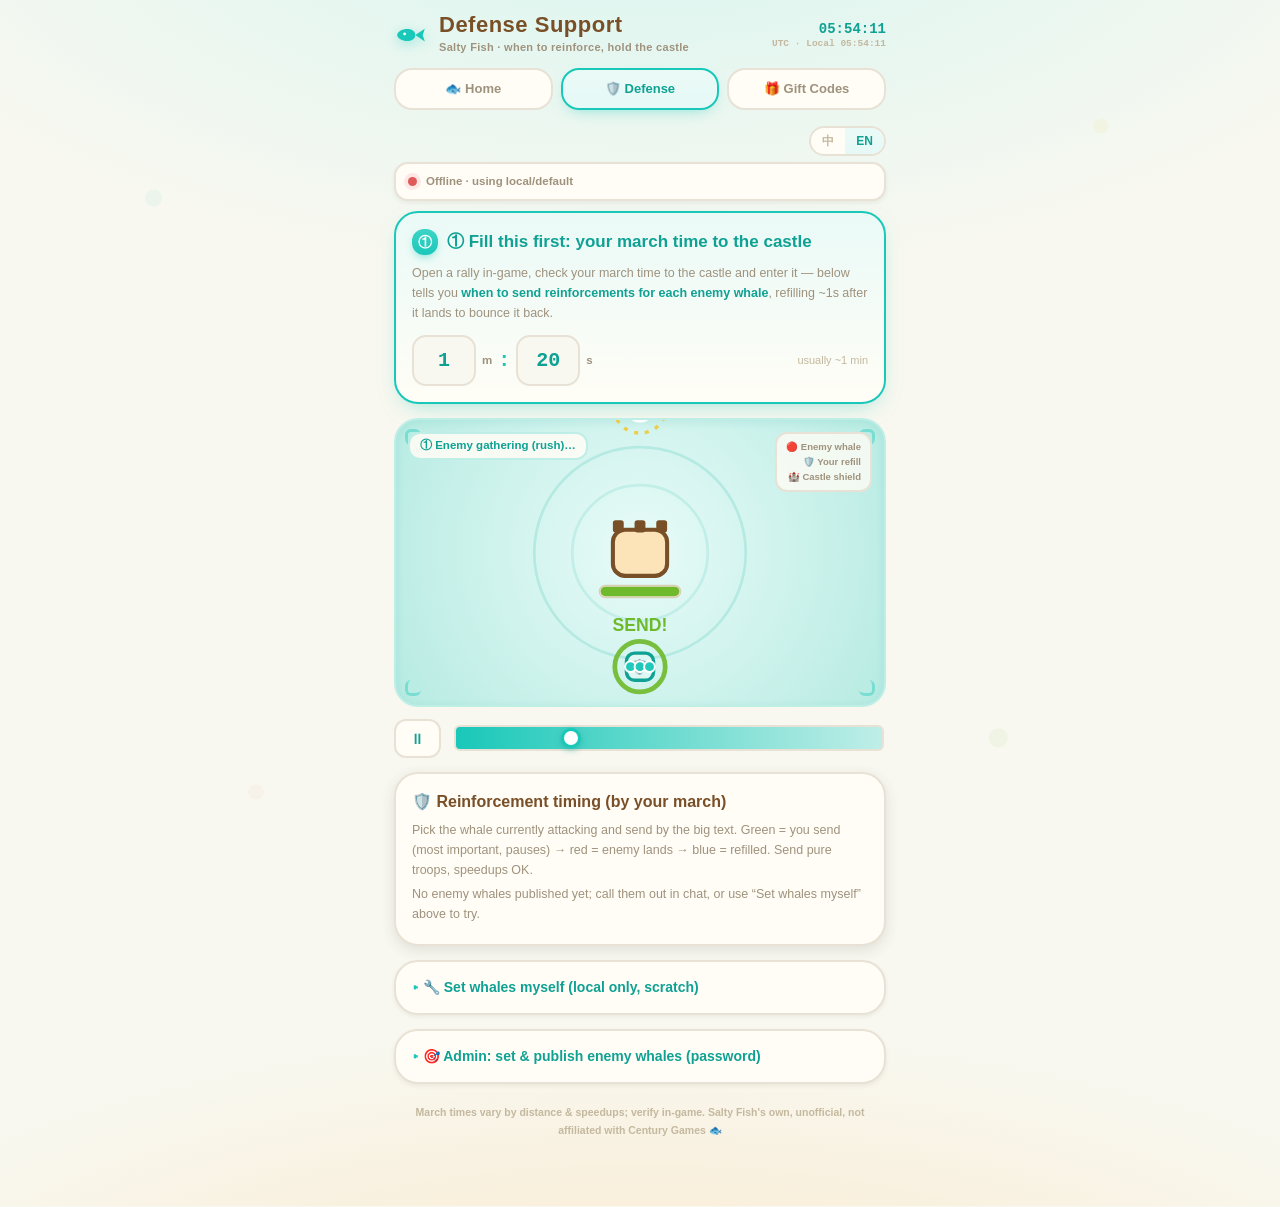
==== commit 2f9e81be: "feat(i18n): site-wide 中文/English toggle (browser-default, non-zh→en, persisted); all 3 pages transla" ====
--- a/defense.html
+++ b/defense.html
@@ -6,7 +6,7 @@
 <meta name="theme-color" content="#f8f8f0">
 <meta name="apple-mobile-web-app-capable" content="yes">
 <title>咸鱼小队 · 防守支援</title>
-<link rel="stylesheet" href="app.css">
+<link rel="stylesheet" href="app.css?v=8">
 <style>
   /* enemy blocks (clear 敌A/敌B separation) */
   .enemyblock{border:2px solid var(--line);border-radius:20px;padding:8px;margin-bottom:16px;
@@ -43,66 +43,67 @@
 <div class="wrap">
   <div class="top">
     <span class="sig" aria-hidden="true"><svg viewBox="0 0 64 48" width="34" height="26"><path d="M40 24 C40 12 22 10 12 16 C4 21 4 27 12 32 C22 38 40 36 40 24 Z" fill="currentColor"/><path d="M40 24 L58 12 L54 24 L58 36 Z" fill="currentColor"/><circle cx="20" cy="22" r="2.6" fill="#fffdf6"/></svg></span>
-    <div><h1>防守支援</h1><div class="sub">咸鱼小队 · 几点发补兵、护住王城</div></div>
-    <div class="clock"><span id="utc">--:--:--</span><small>UTC · 本地 <span id="loc">--:--:--</span></small></div>
+    <div><h1 data-i18n="def_h1">防守支援</h1><div class="sub" data-i18n="def_sub">咸鱼小队 · 几点发补兵、护住王城</div></div>
+    <div class="clock"><span id="utc">--:--:--</span><small><span data-i18n="utc_local">UTC · 本地</span> <span id="loc">--:--:--</span></small></div>
   </div>
   <div class="viewtabs">
-    <a href="index.html">🐟 首页</a>
-    <a class="on">🛡️ 防守</a>
-    <a href="gift.html">🎁 礼包码</a>
-  </div>
-  <div class="statusbar"><span class="dot" id="netdot"></span><span id="netlab">连接云端中…</span></div>
+    <a href="index.html" data-i18n="nav_home">🐟 首页</a>
+    <a class="on" data-i18n="nav_def">🛡️ 防守</a>
+    <a href="gift.html" data-i18n="nav_gift">🎁 礼包码</a>
+  </div>
+  <div class="homebar"><div id="langtoggle" class="langtoggle"></div></div>
+  <div class="statusbar"><span class="dot" id="netdot"></span><span id="netlab" data-i18n="d_net_connecting">连接云端中…</span></div>
 
   <main>
   <div class="card hero">
-    <div class="herohead"><span class="step">①</span>先填这一个：你到王城的行军时间</div>
-    <div class="herosub">游戏里开一次集结、看一眼到王城的行军时间填进来 —— 下方就会告诉你 <b>每条敌鲸该几点发补兵</b>，正好在它落地后约 1 秒补满、把它弹回去。</div>
-    <div class="mmss"><input id="me_mm" type="number" min="0" value="1"><span class="u">分</span><span class="c">:</span><input id="me_ss" type="number" min="0" max="59" value="20"><span class="u">秒</span><span style="margin-left:auto;font-size:11px;color:var(--brown3)">通常 1 分多</span></div>
+    <div class="herohead"><span class="step">①</span><span data-i18n="def_hero_step">先填这一个：你到王城的行军时间</span></div>
+    <div class="herosub" data-i18n-html="def_hero_sub">游戏里开一次集结、看一眼到王城的行军时间填进来 —— 下方就会告诉你 <b>每条敌鲸该几点发补兵</b>，正好在它落地后约 1 秒补满、把它弹回去。</div>
+    <div class="mmss"><input id="me_mm" type="number" min="0" value="1"><span class="u" data-i18n="unit_min">分</span><span class="c">:</span><input id="me_ss" type="number" min="0" max="59" value="20"><span class="u" data-i18n="unit_sec">秒</span><span style="margin-left:auto;font-size:11px;color:var(--brown3)" data-i18n="def_usually">通常 1 分多</span></div>
   </div>
 
   <div class="pond">
     <span class="cnr tl"></span><span class="cnr tr"></span><span class="cnr bl"></span><span class="cnr br"></span>
-    <div class="phaselab" id="phaselab">敌方来袭 → 卡间隙补满</div>
-    <div class="leg">🔴 敌鲸来袭<br>🛡️ 你的补兵<br>🏰 王城护盾</div>
+    <div class="phaselab" id="phaselab" data-i18n="d_ph_inc">敌方来袭 → 盯落地</div>
+    <div class="leg" data-i18n-html="def_legend">🔴 敌鲸来袭<br>🛡️ 你的补兵<br>🏰 王城护盾</div>
     <svg viewBox="0 0 360 210" id="svg"></svg>
   </div>
   <div class="ctrl"><button id="pp">⏸</button><input type="range" id="scrub" min="0" max="1000" value="0"></div>
 
   <div class="card">
-    <h2>🛡️ 补兵时机尺（按你的行军算）</h2>
-    <p class="hint">挑当场正在来袭的那条敌鲸，照大字发兵。绿点=你发兵（最关键，会停顿提示）→ 红点=敌落地 → 蓝点=补满。补兵带纯兵、可加速。</p>
+    <h2 data-i18n="def_panel_title">🛡️ 补兵时机尺（按你的行军算）</h2>
+    <p class="hint" data-i18n="def_panel_hint">挑当场正在来袭的那条敌鲸，照大字发兵。绿点=你发兵（最关键，会停顿提示）→ 红点=敌落地 → 蓝点=补满。补兵带纯兵、可加速。</p>
     <div id="refillPanel"></div>
   </div>
 
   <details>
-    <summary>🔧 我自己设敌鲸（仅本机，临时试算）</summary>
-    <p class="hint" style="margin:2px 0 9px">默认用管理发布的敌鲸时间。想自己试算就在这里加/改（只存你本机、不影响别人）。</p>
+    <summary data-i18n="def_local_sum">🔧 我自己设敌鲸（仅本机，临时试算）</summary>
+    <p class="hint" style="margin:2px 0 9px" data-i18n="def_local_hint">默认用管理发布的敌鲸时间。想自己试算就在这里加/改（只存你本机、不影响别人）。</p>
     <div id="localList"></div>
-    <button class="add" id="addLocal">＋ 加一条敌鲸</button>
+    <button class="add" id="addLocal" data-i18n="def_add_local">＋ 加一条敌鲸</button>
     <div class="row" style="margin-top:9px;gap:8px">
-      <button class="btn" id="useLocal" style="flex:1">用我本机的</button>
-      <button class="btn" id="useCloud" style="flex:1">用管理发布的</button>
+      <button class="btn" id="useLocal" style="flex:1" data-i18n="def_use_local">用我本机的</button>
+      <button class="btn" id="useCloud" style="flex:1" data-i18n="def_use_cloud">用管理发布的</button>
     </div>
   </details>
 
   <details id="adminFold">
-    <summary>🎯 管理：设敌方鲸鱼并发布（需密码）</summary>
-    <p class="hint" style="margin:2px 0 9px">设好敌鲸到王城的行军时间并发布，全队防守者打开就能看到、各自填自己行军即可。</p>
-    <div id="adminGate"><button class="btn amber full" id="adminUnlock">🔓 输入密码解锁管理</button></div>
+    <summary data-i18n="def_admin_sum">🎯 管理：设敌方鲸鱼并发布（需密码）</summary>
+    <p class="hint" style="margin:2px 0 9px" data-i18n="def_admin_hint">设好敌鲸到王城的行军时间并发布，全队防守者打开就能看到、各自填自己行军即可。</p>
+    <div id="adminGate"><button class="btn amber full" id="adminUnlock" data-i18n="def_admin_unlock">🔓 输入密码解锁管理</button></div>
     <div id="adminBody" class="hide">
       <div id="enemyList"></div>
-      <button class="add" id="addEnemy">＋ 加敌鲸</button>
-      <button class="btn green full" id="pubBtn" style="margin-top:10px">📣 发布给全队</button>
+      <button class="add" id="addEnemy" data-i18n="def_add_enemy">＋ 加敌鲸</button>
+      <button class="btn green full" id="pubBtn" style="margin-top:10px" data-i18n="def_publish">📣 发布给全队</button>
       <div id="pubMsg" class="hint" style="margin-top:8px"></div>
     </div>
   </details>
 
-  <p class="foot">行军时间随距离与加速变化，请游戏内实测。咸鱼小队自用、非官方、与 Century Games 无关 🐟</p>
+  <p class="foot" data-i18n="def_foot">行军时间随距离与加速变化，请游戏内实测。咸鱼小队自用、非官方、与 Century Games 无关 🐟</p>
   </main>
 </div>
 <div class="toast" id="toast"></div>
 
-<script src="app.js"></script>
+<script src="app.js?v=8"></script>
 <script>
 (function(){
 "use strict";
@@ -111,6 +112,7 @@
 var C={mint:"#19c8b9",mintDeep:"#0fa193",green:"#6fba2c",greenDeep:"#5a9e1e",coral:"#e05a5a",brown:"#794f27",brown2:"#9f927d",cream:"#fffdf6",yellow:"#f5c31c"};
 var LS_LOCAL="saltyfish_enemies", LS_NAME="rocks1406_admin";
 var enemies=[], cloudEnemies=[], localEnemies=[], useLocalFlag=false, baseUpdatedAt=null, adminName="";
+var T=window.t, TF=window.tf;   // i18n aliases (local `t` params shadow the global)
 
 function march(o){return (o.mm||0)*60+(o.ss||0);}
 function pad(n){return (n<10?"0":"")+n;}
@@ -129,36 +131,36 @@
 /* ---- per-enemy timing ---- */
 function calc(e){ var em=march(e), landAt=GATHER+em, refillAt=landAt+DELTA, R=myMarch(), sendAt=Math.max(0,refillAt-R);
   var cue, short, gatherRemain=R-em-DELTA;
-  if(R<=0){ cue="先填你的行军时间"; short="先填行军"; }
-  else if(gatherRemain>0){ cue="他集结剩 "+mmss(gatherRemain)+" 时发兵"; short="集结剩 "+mmss(gatherRemain); }
-  else { var inc=R-DELTA; if(inc<=0){ cue="他发车后立刻发（你很快）"; short="发车后立刻"; } else { cue="来袭落地倒计时 "+mmss(inc)+" 时发兵"; short="落地倒计时 "+mmss(inc); } }
-  return {name:e.name||"敌鲸",em:em,landAt:landAt,refillAt:refillAt,sendAt:sendAt,R:R,cue:cue,short:short,ready:R>0}; }
+  if(R<=0){ cue=T("d_cue_fill"); short=T("d_short_fill"); }
+  else if(gatherRemain>0){ cue=TF("d_cue_gather",{x:mmss(gatherRemain)}); short=TF("d_short_gather",{x:mmss(gatherRemain)}); }
+  else { var inc=R-DELTA; if(inc<=0){ cue=T("d_cue_imm"); short=T("d_short_imm"); } else { cue=TF("d_cue_land",{x:mmss(inc)}); short=TF("d_short_land",{x:mmss(inc)}); } }
+  return {name:e.name||T("d_whale"),em:em,landAt:landAt,refillAt:refillAt,sendAt:sendAt,R:R,cue:cue,short:short,ready:R>0}; }
 
 /* ---- timeline strips ---- */
 function renderStrips(){ var box=$("refillPanel"); box.innerHTML="";
-  if(!enemies.length){ box.innerHTML='<p class="hint">管理员还没发布敌方鲸鱼；战时可口头报点，或在上面「我自己设敌鲸」临时试算。</p>'; return; }
-  enemies.forEach(function(e,i){ var c=calc(e); var nm=esc(e.name||("敌"+String.fromCharCode(65+i)));
+  if(!enemies.length){ box.innerHTML='<p class="hint">'+T("d_empty")+'</p>'; return; }
+  enemies.forEach(function(e,i){ var c=calc(e); var nm=esc(e.name||(T("d_enemy")+String.fromCharCode(65+i)));
     var gx=GVIS*100, sx=pct(c.sendAt), lx=pct(c.landAt), rx=pct(c.refillAt);
     var blk=document.createElement("div"); blk.className="enemyblock";
     var el=document.createElement("div"); el.className="lane"; el.setAttribute("data-i",i);
     el.innerHTML=
-      '<div class="lname">🔴 '+nm+' · 行军 '+mmss(c.em)+'</div>'+
+      '<div class="lname">'+TF("d_lane_title",{n:nm,x:mmss(c.em)})+'</div>'+
       '<div class="track"></div>'+
       '<div class="gband" style="width:'+gx.toFixed(1)+'%"></div>'+
-      '<div class="gbl" style="left:'+(gx/2).toFixed(1)+'%">敌集结 5:00（加速）</div>'+
+      '<div class="gbl" style="left:'+(gx/2).toFixed(1)+'%">'+T("d_gather_band")+'</div>'+
       '<div class="depart" style="left:'+gx.toFixed(1)+'%"><i></i></div>'+
-      '<div class="gaplab" style="left:'+((sx+lx)/2).toFixed(1)+'%">你行军 '+mmss(c.R)+'</div>'+
-      '<div class="fire" style="left:'+sx.toFixed(1)+'%">发兵！</div>'+
+      '<div class="gaplab" style="left:'+((sx+lx)/2).toFixed(1)+'%">'+TF("d_your_march",{x:mmss(c.R)})+'</div>'+
+      '<div class="fire" style="left:'+sx.toFixed(1)+'%">'+T("d_send_now")+'</div>'+
       '<div class="head" style="left:'+sx.toFixed(1)+'%"></div>'+
-      '<div class="mk send" style="left:'+sx.toFixed(1)+'%"><div class="dot"></div><div class="l hi" style="color:var(--green-deep)">你发兵</div><div class="l">'+esc(c.short)+'</div></div>'+
+      '<div class="mk send" style="left:'+sx.toFixed(1)+'%"><div class="dot"></div><div class="l hi" style="color:var(--green-deep)">'+T("d_you_send")+'</div><div class="l">'+esc(c.short)+'</div></div>'+
       '<div class="mk land" style="left:'+lx.toFixed(2)+'%"><div class="dot"></div></div>'+
       '<div class="mk refill" style="left:'+rx.toFixed(2)+'%"><div class="dot"></div></div>'+
-      '<div class="endlab" style="left:'+Math.min(82,(lx+rx)/2).toFixed(2)+'%"><span style="color:var(--coral)">敌落地</span> <span style="color:var(--mint-deep)">补满✓</span></div>';
+      '<div class="endlab" style="left:'+Math.min(82,(lx+rx)/2).toFixed(2)+'%"><span style="color:var(--coral)">'+T("d_enemy_land")+'</span> <span style="color:var(--mint-deep)">'+T("d_refilled")+'</span></div>';
     blk.appendChild(el);
     var cue=document.createElement("div"); cue.className="erow";
-    cue.innerHTML='<div class="et"><b>'+nm+'</b> · 敌集结 5:00 · 你行军 '+mmss(c.R)+'</div>'+
+    cue.innerHTML='<div class="et"><b>'+nm+'</b> · '+TF("d_erow",{x:mmss(c.R)})+'</div>'+
       '<div class="cue">'+(c.ready?esc(c.cue):'<span style="color:var(--brown3)">'+esc(c.cue)+'</span>')+'</div>'+
-      (c.ready?'<div class="note">补兵在它落地后≈'+DELTA+'秒到，正好补满 ✓</div>':'');
+      (c.ready?'<div class="note">'+T("d_note")+'</div>':'');
     blk.appendChild(cue);
     box.appendChild(blk);
   });
@@ -179,7 +181,7 @@
   anim.fxt=E("text",{x:cx,y:cy,"text-anchor":"middle","font-size":13,"font-weight":900,opacity:0}); svgEl.appendChild(anim.fxt);
   svgEl.appendChild(E("rect",{x:bx-10,y:by-10,width:20,height:20,rx:6,fill:"#dff7f2",stroke:C.mintDeep,"stroke-width":2.5}));
   svgEl.appendChild(E("text",{x:bx,y:by+4,"text-anchor":"middle","font-size":11})).textContent="🛡️";
-  var Ed=enemies.length?enemies:[{name:"敌A",mm:1,ss:10}]; var n=Ed.length, maxRef=0;
+  var Ed=enemies.length?enemies:[{name:T("d_enemy")+"A",mm:1,ss:10}]; var n=Ed.length, maxRef=0;
   anim.enemies=Ed.map(function(e,i){ var c=calc(e); maxRef=Math.max(maxRef,c.refillAt);
     var ang=Math.PI*(0.5-(n===1?0:(i/(n-1)-0.5))*0.9), sx2=cx+Math.cos(ang)*150, sy2=cy-Math.abs(Math.sin(ang))*92-16;
     var o={c:c,sx:sx2,sy:sy2};
@@ -201,9 +203,9 @@
   anim.castle.setAttribute("stroke", sv<0.7?C.coral:C.brown);
   anim.enemies.forEach(function(o){ var c=o.c, x=o.sx, y=o.sy;
     if(t<GATHER){ o.dot.setAttribute("opacity",.9); var pu=0.5+0.5*Math.sin(t*0.5); o.aura.setAttribute("opacity",.4+.4*pu); o.aura.setAttribute("r",(15+5*pu).toFixed(1)); o.aura.setAttribute("cx",x); o.aura.setAttribute("cy",y);
-      o.cd.setAttribute("opacity",1); o.cd.setAttribute("x",x); o.cd.setAttribute("y",y-17); o.cd.setAttribute("fill",C.brown2); o.cd.textContent="集结 "+mmss(GATHER-t); }
+      o.cd.setAttribute("opacity",1); o.cd.setAttribute("x",x); o.cd.setAttribute("y",y-17); o.cd.setAttribute("fill",C.brown2); o.cd.textContent=TF("d_gather_cd",{x:mmss(GATHER-t)}); }
     else if(t<c.landAt){ o.aura.setAttribute("opacity",0); var ap=sg(t,GATHER,c.landAt); x=lerp(o.sx,cx,ap); y=lerp(o.sy,cy,ap);
-      o.dot.setAttribute("opacity",1); o.cd.setAttribute("opacity",1); o.cd.setAttribute("x",x); o.cd.setAttribute("y",y-15); o.cd.setAttribute("fill",C.coral); o.cd.textContent="落地 "+mmss(c.landAt-t); }
+      o.dot.setAttribute("opacity",1); o.cd.setAttribute("opacity",1); o.cd.setAttribute("x",x); o.cd.setAttribute("y",y-15); o.cd.setAttribute("fill",C.coral); o.cd.textContent=TF("d_land_cd",{x:mmss(c.landAt-t)}); }
     else { o.dot.setAttribute("opacity",0); o.cd.setAttribute("opacity",0); o.aura.setAttribute("opacity",0); }
     o.dot.setAttribute("cx",x); o.dot.setAttribute("cy",y);
     o.eye.setAttribute("opacity", t<c.landAt?0.9:0); o.eye.setAttribute("cx",x+3); o.eye.setAttribute("cy",y-2);
@@ -214,9 +216,9 @@
   if(curKey){ var pu=0.5+0.5*Math.sin(ts*0.012); var col=curKey.type==="send"?C.green:(curKey.type==="land"?C.coral:C.mint);
     var fxX=curKey.type==="send"?bx:cx, fxY=curKey.type==="send"?by:cy;
     anim.fx.setAttribute("opacity",.9); anim.fx.setAttribute("stroke",col); anim.fx.setAttribute("cx",fxX); anim.fx.setAttribute("cy",fxY); anim.fx.setAttribute("r",(16+14*pu).toFixed(1));
-    anim.fxt.setAttribute("opacity",1); anim.fxt.setAttribute("fill",col); anim.fxt.setAttribute("x",fxX); anim.fxt.setAttribute("y",fxY-26); anim.fxt.textContent=curKey.type==="send"?"发兵！":(curKey.type==="land"?"敌落地":"补满！");
+    anim.fxt.setAttribute("opacity",1); anim.fxt.setAttribute("fill",col); anim.fxt.setAttribute("x",fxX); anim.fxt.setAttribute("y",fxY-26); anim.fxt.textContent=curKey.type==="send"?T("d_fx_send"):(curKey.type==="land"?T("d_fx_land"):T("d_fx_refill"));
   } else { anim.fx.setAttribute("opacity",0); anim.fxt.setAttribute("opacity",0); }
-  $("phaselab").textContent = t<GATHER ? "① 敌方集结中（加速）…" : (curKey&&curKey.type==="send"?"② 发兵！就是现在":(curKey&&curKey.type==="land"?"③ 敌落地":(curKey&&curKey.type==="refill"?"✅ 补满·弹回":(sv<0.7?"③ 护盾告急→快补兵":"② 敌方来袭→盯落地"))));
+  $("phaselab").textContent = t<GATHER ? T("d_ph_gather") : (curKey&&curKey.type==="send"?T("d_ph_send"):(curKey&&curKey.type==="land"?T("d_ph_land"):(curKey&&curKey.type==="refill"?T("d_ph_refill"):(sv<0.7?T("d_ph_low"):T("d_ph_inc")))));
   // timeline playheads + emphasis (same t → matched)
   var hp=pct(t);
   document.querySelectorAll("#refillPanel .lane").forEach(function(L){ var i=+L.getAttribute("data-i");
@@ -241,54 +243,59 @@
   renderAnim(tNow, curKey, ts); requestAnimationFrame(frame); }
 
 /* ---- data: cloud plan + local override ---- */
-function setNet(s,t){$("netdot").className="dot"+(s?(" "+s):"");$("netlab").textContent=t;}
+var netState={s:"",key:"d_net_connecting",vars:{}};
+function setNet(s,key,vars){ netState={s:s,key:key,vars:vars||{}}; renderNet(); }
+function renderNet(){ $("netdot").className="dot"+(netState.s?(" "+netState.s):""); $("netlab").textContent=TF(netState.key,netState.vars); }
 function pickEnemies(){ enemies=(useLocalFlag&&localEnemies.length)?localEnemies.slice():cloudEnemies.slice(); rebuildAll(); }
 function rebuildAll(){ rebuild(); renderStrips(); }
-function loadPlan(){ setNet("","连接云端中…");
+function loadPlan(){ setNet("","d_net_connecting");
   fetch(WBASE+"/plan",{cache:"no-store"}).then(function(r){return r.json();}).then(function(o){ var p=o&&o.plan; baseUpdatedAt=o&&o.updatedAt||null;
     cloudEnemies=(p&&p.enemyWhales||[]).map(function(e){return {name:e.name||"",mm:+e.mm||0,ss:+e.ss||0};});
-    setNet("live", o&&o.updatedAt ? ("已连接 · "+(o.updatedBy||"—")+" 于 "+clk(Date.parse(o.updatedAt))+" UTC 发布敌鲸") : "已连接 · 管理还没发布敌鲸");
+    if(o&&o.updatedAt) setNet("live","d_net_pub",{who:(o.updatedBy||"—"),t:clk(Date.parse(o.updatedAt))}); else setNet("live","d_net_nopub",{});
     pickEnemies();
-  }).catch(function(){ setNet("off","离线 · 用默认/本机"); cloudEnemies=[]; pickEnemies(); }); }
+  }).catch(function(){ setNet("off","d_net_off",{}); cloudEnemies=[]; pickEnemies(); }); }
 
 function lsLocal(){ try{return JSON.parse(localStorage.getItem(LS_LOCAL)||"[]");}catch(e){return[];} }
 function saveLocal(){ try{localStorage.setItem(LS_LOCAL,JSON.stringify(localEnemies));}catch(e){} }
 function renderLocal(){ var box=$("localList"); box.innerHTML=""; localEnemies.forEach(function(e,i){ box.appendChild(enemyRow(e,function(){localEnemies.splice(i,1);saveLocal();renderLocal();if(useLocalFlag)pickEnemies();},function(){saveLocal();if(useLocalFlag)pickEnemies();})); }); }
 function enemyRow(e,onDel,onChg){ var el=document.createElement("div"); el.className="foe";
-  el.innerHTML='<div class="r1"><input class="nm" placeholder="敌鲸名" value="'+esc(e.name||"")+'" data-k="name">'+
-    '<span class="mmss"><input type="number" min="0" value="'+(e.mm||0)+'" data-k="mm" style="width:46px;text-align:center;font-family:var(--mono)"><span class="u">分</span><span class="c">:</span>'+
-    '<input type="number" min="0" max="59" value="'+(e.ss||0)+'" data-k="ss" style="width:46px;text-align:center;font-family:var(--mono)"><span class="u">秒</span></span>'+
+  el.innerHTML='<div class="r1"><input class="nm" placeholder="'+esc(T("d_whale_ph"))+'" value="'+esc(e.name||"")+'" data-k="name">'+
+    '<span class="mmss"><input type="number" min="0" value="'+(e.mm||0)+'" data-k="mm" style="width:46px;text-align:center;font-family:var(--mono)"><span class="u">'+T("unit_min")+'</span><span class="c">:</span>'+
+    '<input type="number" min="0" max="59" value="'+(e.ss||0)+'" data-k="ss" style="width:46px;text-align:center;font-family:var(--mono)"><span class="u">'+T("unit_sec")+'</span></span>'+
     '<button class="del">×</button></div>';
   el.addEventListener("input",function(ev){var k=ev.target.getAttribute("data-k");if(!k)return;var v=ev.target.value; if(k==="mm")v=Math.max(0,+v||0); if(k==="ss")v=Math.min(59,Math.max(0,+v||0)); e[k]=(k==="name")?v:(+v||0); onChg&&onChg();});
   el.querySelector(".del").addEventListener("click",function(){onDel&&onDel();}); return el; }
 var adminEnemies=[];
 function renderAdmin(){ var box=$("enemyList"); box.innerHTML=""; adminEnemies.forEach(function(e,i){ box.appendChild(enemyRow(e,function(){adminEnemies.splice(i,1);renderAdmin();},null)); }); }
-function publish(){ var b=$("pubBtn"); b.disabled=true; var old=b.textContent; b.textContent="发布中…";
+function publish(){ var b=$("pubBtn"); b.disabled=true; var old=b.textContent; b.textContent=T("d_publishing");
   var plan={v:6,side:"right",tactics:"",castleWhales:[],turretLeaders:["","","",""],enemyWhales:adminEnemies.map(function(e){return {name:(e.name||"").slice(0,16),mm:+e.mm||0,ss:+e.ss||0};}),giftCodes:[]};
   authedFetch("/plan",{name:adminName,plan:plan,baseUpdatedAt:baseUpdatedAt}).then(function(r){return r.json().then(function(j){return {s:r.status,j:j};});})
    .then(function(res){ b.disabled=false;b.textContent=old;
-     if(res.s===200&&res.j.ok){ baseUpdatedAt=res.j.updatedAt; $("pubMsg").innerHTML='<span style="color:var(--green-deep)">✓ 已发布给全队</span>'; toast("已发布 ✓"); loadPlan(); }
-     else if(res.s===409){ if(confirm("有人刚发布了新版，覆盖？")){ baseUpdatedAt=res.j.current?res.j.current.updatedAt:baseUpdatedAt; publish(); } }
-     else $("pubMsg").innerHTML='<span style="color:var(--coral)">发布失败（密码或网络）</span>'; })
-   .catch(function(){ b.disabled=false;b.textContent=old; $("pubMsg").innerHTML='<span style="color:var(--coral)">网络错误</span>'; }); }
+     if(res.s===200&&res.j.ok){ baseUpdatedAt=res.j.updatedAt; $("pubMsg").innerHTML='<span style="color:var(--green-deep)">'+T("d_pub_ok")+'</span>'; toast(T("d_t_pub")); loadPlan(); }
+     else if(res.s===409){ if(confirm(T("d_confirm_over"))){ baseUpdatedAt=res.j.current?res.j.current.updatedAt:baseUpdatedAt; publish(); } }
+     else $("pubMsg").innerHTML='<span style="color:var(--coral)">'+T("d_pub_fail")+'</span>'; })
+   .catch(function(){ b.disabled=false;b.textContent=old; $("pubMsg").innerHTML='<span style="color:var(--coral)">'+T("d_pub_neterr")+'</span>'; }); }
 
 /* ---- wire ---- */
 ["me_mm","me_ss"].forEach(function(id){$(id).addEventListener("input",function(){rebuildAll();});});
 $("pp").addEventListener("click",function(){playing=!playing;$("pp").textContent=playing?"⏸":"▶";lastTs=null;});
 $("scrub").addEventListener("input",function(){playing=false;$("pp").textContent="▶"; anim.p=(+$("scrub").value)/1000; anim.holdUntil=0; tNow=invmap(anim.p); renderAnim(tNow,null,0);});
-$("addLocal").addEventListener("click",function(){localEnemies.push({name:"敌"+String.fromCharCode(65+localEnemies.length),mm:1,ss:0});saveLocal();renderLocal();});
-$("useLocal").addEventListener("click",function(){useLocalFlag=true;pickEnemies();toast("已用本机敌鲸");});
-$("useCloud").addEventListener("click",function(){useLocalFlag=false;pickEnemies();toast("已用管理发布的");});
-$("addEnemy").addEventListener("click",function(){adminEnemies.push({name:"敌"+String.fromCharCode(65+adminEnemies.length),mm:1,ss:0});renderAdmin();});
+$("addLocal").addEventListener("click",function(){localEnemies.push({name:T("d_enemy")+String.fromCharCode(65+localEnemies.length),mm:1,ss:0});saveLocal();renderLocal();});
+$("useLocal").addEventListener("click",function(){useLocalFlag=true;pickEnemies();toast(T("d_t_local"));});
+$("useCloud").addEventListener("click",function(){useLocalFlag=false;pickEnemies();toast(T("d_t_cloud"));});
+$("addEnemy").addEventListener("click",function(){adminEnemies.push({name:T("d_enemy")+String.fromCharCode(65+adminEnemies.length),mm:1,ss:0});renderAdmin();});
 $("pubBtn").addEventListener("click",publish);
-$("adminUnlock").addEventListener("click",function(){ requireAuth("管理密码：").then(function(ok){ if(!ok) return;
+$("adminUnlock").addEventListener("click",function(){ requireAuth(T("d_pw_admin")).then(function(ok){ if(!ok) return;
   try{ var s=JSON.parse(localStorage.getItem(LS_NAME)||"null"); if(s&&s.name) adminName=s.name; }catch(e){}
-  if(!adminName){ adminName="管理"; try{localStorage.setItem(LS_NAME,JSON.stringify({ok:true,name:adminName}));}catch(e){} }
-  adminEnemies=(cloudEnemies.length?cloudEnemies:[{name:"敌A",mm:1,ss:10}]).map(function(e){return {name:e.name,mm:e.mm,ss:e.ss};});
-  $("adminGate").classList.add("hide"); $("adminBody").classList.remove("hide"); renderAdmin(); toast("已解锁管理 ✓"); }); });
+  if(!adminName){ adminName=T("d_admin"); try{localStorage.setItem(LS_NAME,JSON.stringify({ok:true,name:adminName}));}catch(e){} }
+  adminEnemies=(cloudEnemies.length?cloudEnemies:[{name:T("d_enemy")+"A",mm:1,ss:10}]).map(function(e){return {name:e.name,mm:e.mm,ss:e.ss};});
+  $("adminGate").classList.add("hide"); $("adminBody").classList.remove("hide"); renderAdmin(); toast(T("d_t_unlock")); }); });
+
+/* re-render on language switch */
+window.onLangChange=function(){ rebuildAll(); renderLocal(); if(!$("adminBody").classList.contains("hide")) renderAdmin(); renderNet(); };
 
 /* ---- init ---- */
-localEnemies=lsLocal(); buildBase(); renderLocal(); loadPlan(); startClock(); requestAnimationFrame(frame);
+localEnemies=lsLocal(); buildBase(); renderLocal(); loadPlan(); startClock(); initI18n(); requestAnimationFrame(frame);
 })();
 </script>
 </body>
--- a/app.css
+++ b/app.css
@@ -74,6 +74,13 @@
 .viewtabs .on{border-color:var(--mint);background:linear-gradient(180deg,#eafaf7,var(--mint-bg));color:var(--mint-deep);
   box-shadow:0 6px 16px -8px rgba(25,200,185,.6)}
 
+/* ---- language toggle (中/EN) ---- */
+.langtoggle{display:inline-flex;border:2px solid var(--line);border-radius:999px;overflow:hidden;background:var(--paper);flex:0 0 auto}
+.langtoggle .langbtn{border:0;background:none;cursor:pointer;font:800 12px/1 var(--font);color:var(--brown3);padding:7px 11px;transition:.14s}
+.langtoggle .langbtn.on{background:linear-gradient(180deg,#eafaf7,var(--mint-bg));color:var(--mint-deep)}
+.langtoggle .langbtn:active{transform:translateY(1px)}
+.homebar{display:flex;justify-content:flex-end;margin-bottom:6px}
+
 /* ---- cards ---- */
 .card{position:relative;background:var(--paper);border:2px solid var(--line);border-radius:var(--r-lg);
   padding:16px;margin-bottom:14px;box-shadow:var(--shadow)}
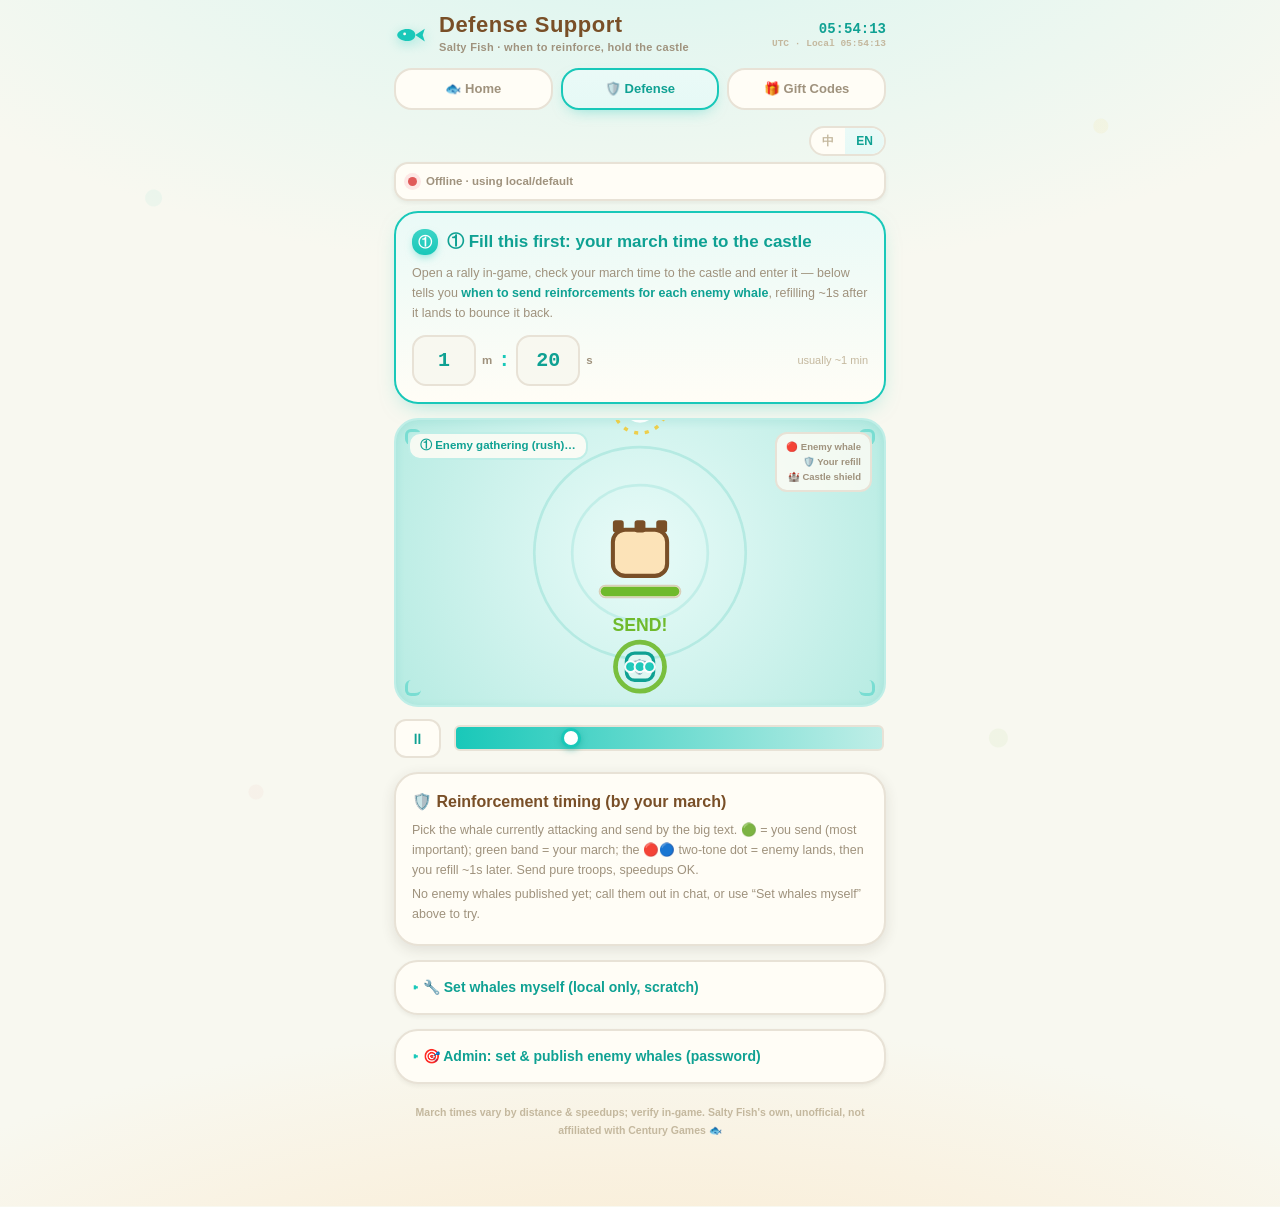
==== commit 4980ed31: "feat(defense): rebuild timing ruler as two swimlanes — 敌方(top,coral: 集结→发车→落地) vs 我方(bottom,green: 发" ====
--- a/defense.html
+++ b/defense.html
@@ -6,37 +6,57 @@
 <meta name="theme-color" content="#f8f8f0">
 <meta name="apple-mobile-web-app-capable" content="yes">
 <title>咸鱼小队 · 防守支援</title>
-<link rel="stylesheet" href="app.css?v=8">
+<link rel="stylesheet" href="app.css?v=11">
 <style>
   /* enemy blocks (clear 敌A/敌B separation) */
   .enemyblock{border:2px solid var(--line);border-radius:20px;padding:8px;margin-bottom:16px;
     background:linear-gradient(180deg,#fffdf6,#fbf7ec);box-shadow:var(--shadow-sm)}
-  .enemyblock .lane{border:0;background:none;box-shadow:none;margin-bottom:8px;min-height:120px;padding:30px 16px 30px}
+  .enemyblock .lane{border:0;background:none;box-shadow:none;margin-bottom:8px;min-height:150px;padding:24px 12px 8px}
   .enemyblock .erow{margin-bottom:0}
-  .lane .mk{width:84px}
-  .lane .mk .l.hi{font-weight:900;font-size:11px;margin-top:3px}
-  .lane .mk.land,.lane .mk.refill{top:14px;width:16px}
-  .lane .mk.refill .dot{background:var(--mint)}
-  .lane .mk.land .dot{background:var(--coral)}
-  .lane .mk.send .dot{transition:box-shadow .15s,transform .15s}
-  .lane .endlab{position:absolute;top:0;transform:translateX(-50%);font-size:9.5px;font-weight:900;white-space:nowrap}
-  /* 敌集结 5:00 band + 发车 tick */
-  .lane .gband{position:absolute;top:55px;height:12px;left:0;border-radius:6px;border:1.5px solid rgba(245,195,28,.55);
-    background:repeating-linear-gradient(45deg,rgba(245,195,28,.34) 0 6px,rgba(245,195,28,.12) 6px 12px)}
-  .lane .gbl{position:absolute;top:38px;transform:translateX(-50%);font-size:10px;font-weight:800;color:#b88a08;white-space:nowrap}
-  .lane .depart{position:absolute;top:50px;transform:translateX(-50%);z-index:2}
-  .lane .depart i{display:block;width:2px;height:22px;background:var(--brown2);opacity:.55;margin:0 auto}
-  .lane .gaplab{position:absolute;top:40px;transform:translateX(-50%);font-size:10px;font-weight:800;color:var(--green-deep);white-space:nowrap}
-  .lane .fire{position:absolute;top:0;transform:translateX(-50%);background:var(--green);color:#fff;font-weight:900;
+  /* === two-swimlane ruler: TOP row = 敌方(coral/amber), BOTTOM row = 我方(green/mint), shared time x-axis === */
+  .lane .lname{top:4px}
+  .lane .etrack,.lane .otrack{position:absolute;left:0;right:0;height:9px;border-radius:5px;background:var(--line-hi)}
+  .lane .etrack{top:44px}
+  .lane .otrack{top:98px}
+  /* --- 敌方 (top) --- */
+  .lane .gband{position:absolute;top:42px;height:13px;left:0;border-radius:6px;border:1.5px solid rgba(245,195,28,.6);z-index:1;
+    background:repeating-linear-gradient(45deg,rgba(245,195,28,.36) 0 6px,rgba(245,195,28,.13) 6px 12px)}
+  .lane .eflight{position:absolute;top:44px;height:9px;border-radius:5px;background:rgba(224,90,90,.30);z-index:1}
+  .lane .gbl{position:absolute;top:26px;transform:translateX(-50%);font-size:9.5px;font-weight:800;color:#b88a08;white-space:nowrap}
+  .lane .elab{position:absolute;top:26px;transform:translateX(-50%);font-size:9.5px;font-weight:900;white-space:nowrap}
+  .lane .elab.depart{color:var(--brown2);font-weight:800;font-size:9px;top:57px}
+  .lane .elab.land{color:var(--coral)}
+  .lane .edot{position:absolute;top:42px;transform:translateX(-50%);z-index:3}
+  .lane .edot .d{display:block;width:13px;height:13px;border-radius:50%;border:3px solid #fff;box-shadow:0 1px 4px rgba(0,0,0,.18);background:var(--coral)}
+  .lane .depart{position:absolute;top:40px;transform:translateX(-50%);z-index:2}
+  .lane .depart i{display:block;width:2px;height:17px;background:var(--brown2);opacity:.5;margin:0 auto}
+  /* --- 我方 (bottom) --- */
+  .lane .mspan{position:absolute;top:96px;height:13px;border-radius:6px;background:rgba(111,186,44,.22);border:1.5px solid rgba(111,186,44,.5);z-index:1}
+  .lane .odot{position:absolute;top:96px;transform:translateX(-50%);z-index:3}
+  .lane .odot .d{display:block;width:13px;height:13px;border-radius:50%;border:3px solid #fff;box-shadow:0 1px 4px rgba(0,0,0,.18)}
+  .lane .odot.send .d{background:var(--green)}
+  .lane .odot.refill .d{background:var(--mint)}
+  .lane .mlab{position:absolute;top:80px;transform:translateX(-50%);font-size:9.5px;font-weight:900;color:var(--green-deep);background:var(--paper);padding:0 5px;border-radius:7px;white-space:nowrap;z-index:3}
+  .lane .olab{position:absolute;top:112px;transform:translateX(-50%);font-size:9.5px;font-weight:900;white-space:nowrap;text-align:center;line-height:1.25}
+  .lane .olab.send{color:var(--green-deep)}
+  .lane .olab.send span{display:block;font-weight:800;color:var(--brown2);font-size:9px}
+  .lane .olab.refill{color:var(--mint-deep)}
+  /* row tags */
+  .lane .rowtag{position:absolute;left:0;font-size:9px;font-weight:900;color:#fff;padding:1px 6px;border-radius:7px;z-index:5}
+  .lane .rowtag.enemy{top:39px;background:var(--coral)}
+  .lane .rowtag.our{top:93px;background:var(--green)}
+  /* shared playhead spans both rows (the "same time" cursor) */
+  .enemyblock .lane .head{top:38px;height:74px;width:3px;background:var(--brown);opacity:.42;border-radius:2px;z-index:2}
+  .lane .fire{position:absolute;top:78px;transform:translateX(-50%);background:var(--green);color:#fff;font-weight:900;
     font-size:11px;padding:3px 11px;border-radius:20px;opacity:0;transition:opacity .12s;z-index:7;
     box-shadow:0 3px 10px rgba(111,186,44,.55);white-space:nowrap}
-  /* key-moment emphasis (pause animations) */
+  /* key-moment emphasis (pause animations) — scale the inner .d so centering transform is preserved */
   @keyframes beat{0%,100%{transform:scale(1)}50%{transform:scale(1.7)}}
-  .lane.fx-send .mk.send .dot{animation:beat .5s ease-in-out infinite;box-shadow:0 0 0 8px rgba(111,186,44,.3)}
+  .lane.fx-send .odot.send .d{animation:beat .5s ease-in-out infinite;box-shadow:0 0 0 8px rgba(111,186,44,.32)}
   .lane.fx-send .fire{opacity:1}
-  .lane.fx-land .mk.land .dot{animation:beat .5s ease-in-out infinite;box-shadow:0 0 0 8px rgba(224,90,90,.3)}
-  .lane.fx-refill .mk.refill .dot{animation:beat .5s ease-in-out infinite;box-shadow:0 0 0 8px rgba(25,200,185,.3)}
-  .lane.now{outline:2px solid rgba(111,186,44,.35);outline-offset:-2px;border-radius:16px}
+  .lane.fx-land .edot.land .d{animation:beat .5s ease-in-out infinite;box-shadow:0 0 0 8px rgba(224,90,90,.35)}
+  .lane.fx-refill .odot.refill .d{animation:beat .5s ease-in-out infinite;box-shadow:0 0 0 8px rgba(25,200,185,.35)}
+  .lane.now{outline:2px solid rgba(111,186,44,.3);outline-offset:-2px;border-radius:16px}
 </style>
 </head>
 <body>
@@ -103,14 +123,16 @@
 </div>
 <div class="toast" id="toast"></div>
 
-<script src="app.js?v=8"></script>
+<script src="app.js?v=11"></script>
 <script>
 (function(){
 "use strict";
 var GATHER=300, DELTA=1, GVIS=0.25;   // 敌集结5:00；补兵落地后≈1秒；集结只占视觉/时间轴的 1/4
 var NS="http://www.w3.org/2000/svg";
 var C={mint:"#19c8b9",mintDeep:"#0fa193",green:"#6fba2c",greenDeep:"#5a9e1e",coral:"#e05a5a",brown:"#794f27",brown2:"#9f927d",cream:"#fffdf6",yellow:"#f5c31c"};
-var LS_LOCAL="saltyfish_enemies", LS_NAME="rocks1406_admin";
+var LS_LOCAL="saltyfish_enemies", LS_NAME="rocks1406_admin", LS_MARCH="saltyfish_mymarch";
+function saveMarch(){ try{localStorage.setItem(LS_MARCH,JSON.stringify({mm:+$("me_mm").value||0,ss:+$("me_ss").value||0}));}catch(e){} }
+function loadMarch(){ try{ var m=JSON.parse(localStorage.getItem(LS_MARCH)||"null"); if(m){ $("me_mm").value=m.mm; $("me_ss").value=m.ss; } }catch(e){} }
 var enemies=[], cloudEnemies=[], localEnemies=[], useLocalFlag=false, baseUpdatedAt=null, adminName="";
 var T=window.t, TF=window.tf;   // i18n aliases (local `t` params shadow the global)
 
@@ -133,7 +155,7 @@
   var cue, short, gatherRemain=R-em-DELTA;
   if(R<=0){ cue=T("d_cue_fill"); short=T("d_short_fill"); }
   else if(gatherRemain>0){ cue=TF("d_cue_gather",{x:mmss(gatherRemain)}); short=TF("d_short_gather",{x:mmss(gatherRemain)}); }
-  else { var inc=R-DELTA; if(inc<=0){ cue=T("d_cue_imm"); short=T("d_short_imm"); } else { cue=TF("d_cue_land",{x:mmss(inc)}); short=TF("d_short_land",{x:mmss(inc)}); } }
+  else { var afterLaunch=em+DELTA-R; if(afterLaunch<=0){ cue=T("d_cue_imm"); short=T("d_short_imm"); } else { cue=TF("d_cue_land",{x:mmss(afterLaunch)}); short=TF("d_short_land",{x:mmss(afterLaunch)}); } }
   return {name:e.name||T("d_whale"),em:em,landAt:landAt,refillAt:refillAt,sendAt:sendAt,R:R,cue:cue,short:short,ready:R>0}; }
 
 /* ---- timeline strips ---- */
@@ -145,17 +167,28 @@
     var el=document.createElement("div"); el.className="lane"; el.setAttribute("data-i",i);
     el.innerHTML=
       '<div class="lname">'+TF("d_lane_title",{n:nm,x:mmss(c.em)})+'</div>'+
-      '<div class="track"></div>'+
+      /* 敌方 row (top) */
+      '<div class="rowtag enemy">'+T("d_side_enemy")+'</div>'+
+      '<div class="etrack"></div>'+
       '<div class="gband" style="width:'+gx.toFixed(1)+'%"></div>'+
+      '<div class="eflight" style="left:'+gx.toFixed(1)+'%;width:'+Math.max(0,lx-gx).toFixed(2)+'%"></div>'+
       '<div class="gbl" style="left:'+(gx/2).toFixed(1)+'%">'+T("d_gather_band")+'</div>'+
       '<div class="depart" style="left:'+gx.toFixed(1)+'%"><i></i></div>'+
-      '<div class="gaplab" style="left:'+((sx+lx)/2).toFixed(1)+'%">'+TF("d_your_march",{x:mmss(c.R)})+'</div>'+
-      '<div class="fire" style="left:'+sx.toFixed(1)+'%">'+T("d_send_now")+'</div>'+
-      '<div class="head" style="left:'+sx.toFixed(1)+'%"></div>'+
-      '<div class="mk send" style="left:'+sx.toFixed(1)+'%"><div class="dot"></div><div class="l hi" style="color:var(--green-deep)">'+T("d_you_send")+'</div><div class="l">'+esc(c.short)+'</div></div>'+
-      '<div class="mk land" style="left:'+lx.toFixed(2)+'%"><div class="dot"></div></div>'+
-      '<div class="mk refill" style="left:'+rx.toFixed(2)+'%"><div class="dot"></div></div>'+
-      '<div class="endlab" style="left:'+Math.min(82,(lx+rx)/2).toFixed(2)+'%"><span style="color:var(--coral)">'+T("d_enemy_land")+'</span> <span style="color:var(--mint-deep)">'+T("d_refilled")+'</span></div>';
+      '<div class="elab depart" style="left:'+gx.toFixed(1)+'%">'+T("d_depart")+'</div>'+
+      '<div class="edot land" style="left:'+lx.toFixed(2)+'%"><i class="d"></i></div>'+
+      '<div class="elab land" style="left:'+Math.min(93,lx).toFixed(2)+'%">'+T("d_enemy_land")+'</div>'+
+      /* 我方 row (bottom) */
+      '<div class="rowtag our">'+T("d_side_our")+'</div>'+
+      '<div class="otrack"></div>'+
+      '<div class="mspan" style="left:'+sx.toFixed(2)+'%;width:'+Math.max(0,rx-sx).toFixed(2)+'%"></div>'+
+      '<div class="mlab" style="left:'+Math.min(82,(sx+rx)/2).toFixed(2)+'%">'+TF("d_your_march",{x:mmss(c.R)})+'</div>'+
+      '<div class="odot send" style="left:'+sx.toFixed(2)+'%"><i class="d"></i></div>'+
+      '<div class="odot refill" style="left:'+rx.toFixed(2)+'%"><i class="d"></i></div>'+
+      '<div class="olab send" style="left:'+Math.min(72,sx).toFixed(2)+'%"><b>'+T("d_you_send")+'</b><span>'+esc(c.short)+'</span></div>'+
+      '<div class="olab refill" style="left:'+Math.min(94,rx).toFixed(2)+'%">'+T("d_refilled")+'</div>'+
+      /* shared time cursor + send flash */
+      '<div class="fire" style="left:'+sx.toFixed(2)+'%">'+T("d_send_now")+'</div>'+
+      '<div class="head" style="left:'+sx.toFixed(2)+'%"></div>';
     blk.appendChild(el);
     var cue=document.createElement("div"); cue.className="erow";
     cue.innerHTML='<div class="et"><b>'+nm+'</b> · '+TF("d_erow",{x:mmss(c.R)})+'</div>'+
@@ -277,7 +310,7 @@
    .catch(function(){ b.disabled=false;b.textContent=old; $("pubMsg").innerHTML='<span style="color:var(--coral)">'+T("d_pub_neterr")+'</span>'; }); }
 
 /* ---- wire ---- */
-["me_mm","me_ss"].forEach(function(id){$(id).addEventListener("input",function(){rebuildAll();});});
+["me_mm","me_ss"].forEach(function(id){$(id).addEventListener("input",function(){saveMarch();rebuildAll();});});
 $("pp").addEventListener("click",function(){playing=!playing;$("pp").textContent=playing?"⏸":"▶";lastTs=null;});
 $("scrub").addEventListener("input",function(){playing=false;$("pp").textContent="▶"; anim.p=(+$("scrub").value)/1000; anim.holdUntil=0; tNow=invmap(anim.p); renderAnim(tNow,null,0);});
 $("addLocal").addEventListener("click",function(){localEnemies.push({name:T("d_enemy")+String.fromCharCode(65+localEnemies.length),mm:1,ss:0});saveLocal();renderLocal();});
@@ -295,7 +328,7 @@
 window.onLangChange=function(){ rebuildAll(); renderLocal(); if(!$("adminBody").classList.contains("hide")) renderAdmin(); renderNet(); };
 
 /* ---- init ---- */
-localEnemies=lsLocal(); buildBase(); renderLocal(); loadPlan(); startClock(); initI18n(); requestAnimationFrame(frame);
+loadMarch(); localEnemies=lsLocal(); buildBase(); renderLocal(); loadPlan(); startClock(); initI18n(); requestAnimationFrame(frame);
 })();
 </script>
 </body>
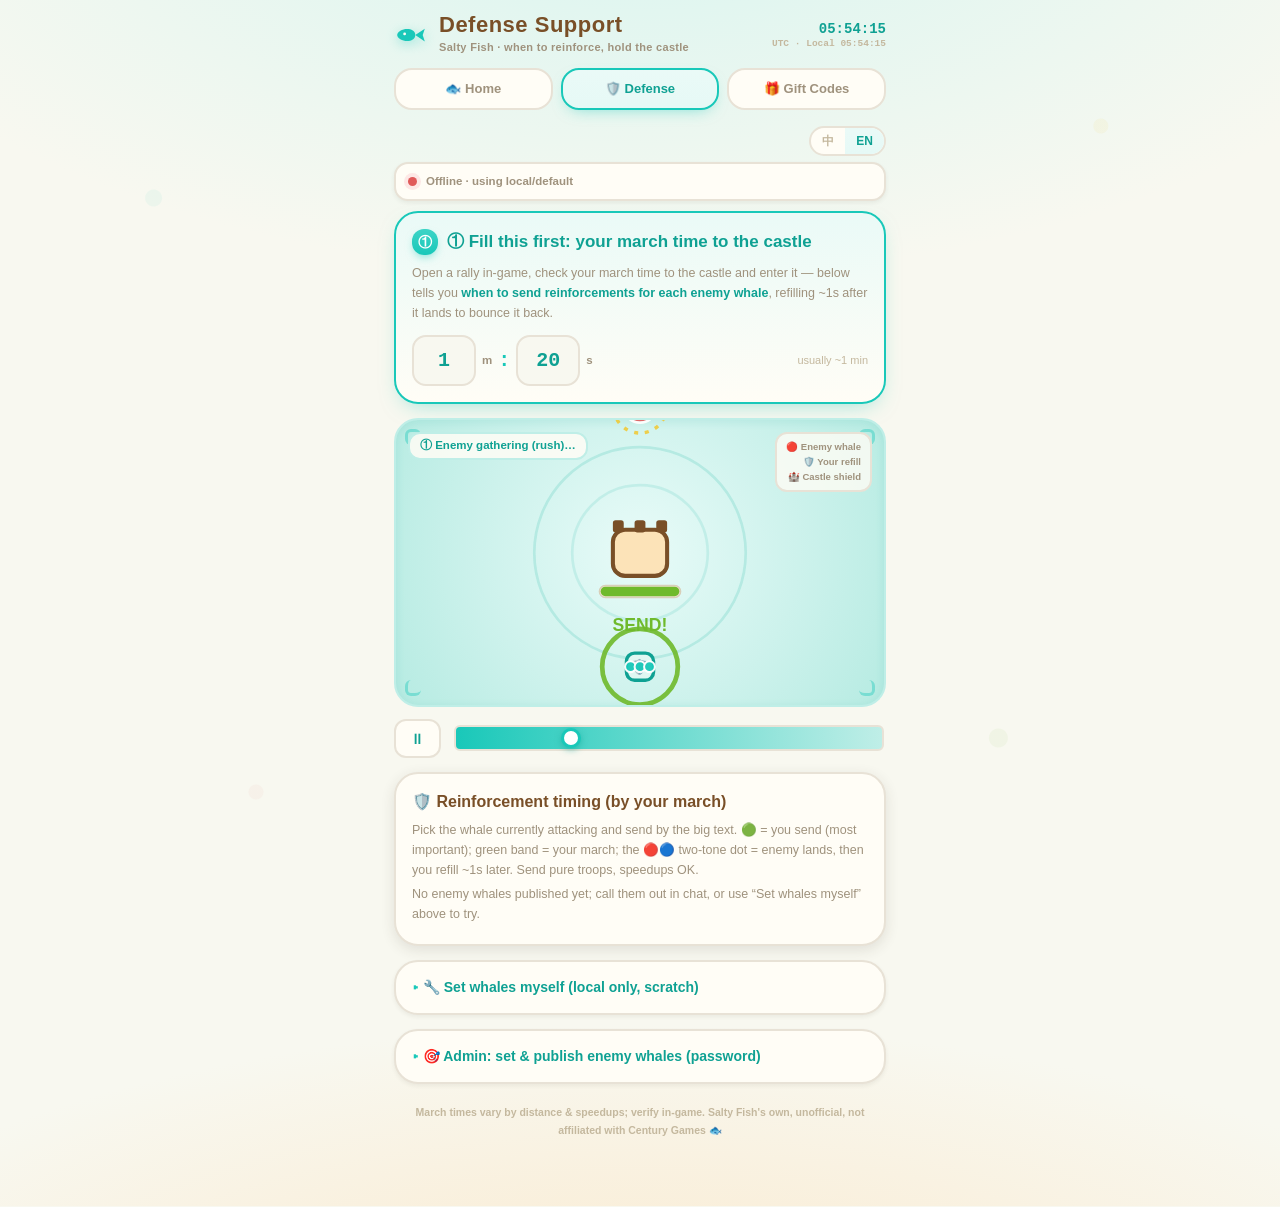
==== commit 04bade75: "feat(defense): multi-whale = independent timelines (each on its OWN clock, no shared-axis simultanei" ====
--- a/defense.html
+++ b/defense.html
@@ -6,57 +6,65 @@
 <meta name="theme-color" content="#f8f8f0">
 <meta name="apple-mobile-web-app-capable" content="yes">
 <title>咸鱼小队 · 防守支援</title>
-<link rel="stylesheet" href="app.css?v=11">
+<link rel="stylesheet" href="app.css?v=13">
 <style>
   /* enemy blocks (clear 敌A/敌B separation) */
   .enemyblock{border:2px solid var(--line);border-radius:20px;padding:8px;margin-bottom:16px;
     background:linear-gradient(180deg,#fffdf6,#fbf7ec);box-shadow:var(--shadow-sm)}
-  .enemyblock .lane{border:0;background:none;box-shadow:none;margin-bottom:8px;min-height:150px;padding:24px 12px 8px}
+  .enemyblock .lane{border:0;background:none;box-shadow:none;margin-bottom:8px;min-height:114px;padding:22px 12px 6px}
   .enemyblock .erow{margin-bottom:0}
-  /* === two-swimlane ruler: TOP row = 敌方(coral/amber), BOTTOM row = 我方(green/mint), shared time x-axis === */
-  .lane .lname{top:4px}
-  .lane .etrack,.lane .otrack{position:absolute;left:0;right:0;height:9px;border-radius:5px;background:var(--line-hi)}
-  .lane .etrack{top:44px}
-  .lane .otrack{top:98px}
-  /* --- 敌方 (top) --- */
-  .lane .gband{position:absolute;top:42px;height:13px;left:0;border-radius:6px;border:1.5px solid rgba(245,195,28,.6);z-index:1;
-    background:repeating-linear-gradient(45deg,rgba(245,195,28,.36) 0 6px,rgba(245,195,28,.13) 6px 12px)}
-  .lane .eflight{position:absolute;top:44px;height:9px;border-radius:5px;background:rgba(224,90,90,.30);z-index:1}
-  .lane .gbl{position:absolute;top:26px;transform:translateX(-50%);font-size:9.5px;font-weight:800;color:#b88a08;white-space:nowrap}
-  .lane .elab{position:absolute;top:26px;transform:translateX(-50%);font-size:9.5px;font-weight:900;white-space:nowrap}
-  .lane .elab.depart{color:var(--brown2);font-weight:800;font-size:9px;top:57px}
-  .lane .elab.land{color:var(--coral)}
+  /* === ONE time-line: ABOVE the line = 敌方(coral/amber), BELOW = 我方(green/mint); same x = same moment === */
+  .lane .lname{top:3px}
+  .lane .axis{position:absolute;left:0;right:0;top:54px;height:3px;border-radius:2px;background:var(--brown2);opacity:.5}
+  /* --- 敌方 ABOVE the line --- */
+  .lane .gband{position:absolute;top:43px;height:11px;left:0;border-radius:5px 5px 0 0;border:1.5px solid rgba(245,195,28,.6);border-bottom:0;z-index:1;
+    background:repeating-linear-gradient(45deg,rgba(245,195,28,.4) 0 6px,rgba(245,195,28,.14) 6px 12px)}
+  .lane .eflight{position:absolute;top:45px;height:9px;border-radius:5px 5px 0 0;background:rgba(224,90,90,.32);z-index:1}
+  .lane .gbl{position:absolute;top:22px;transform:translateX(-50%);font-size:9.5px;font-weight:800;color:#b88a08;white-space:nowrap}
+  .lane .elab{position:absolute;transform:translateX(-50%);font-size:9.5px;font-weight:900;white-space:nowrap}
+  .lane .elab.land{top:22px;color:var(--coral)}
+  .lane .elab.depart{top:34px;color:var(--brown2);font-weight:800;font-size:9px}
   .lane .edot{position:absolute;top:42px;transform:translateX(-50%);z-index:3}
-  .lane .edot .d{display:block;width:13px;height:13px;border-radius:50%;border:3px solid #fff;box-shadow:0 1px 4px rgba(0,0,0,.18);background:var(--coral)}
-  .lane .depart{position:absolute;top:40px;transform:translateX(-50%);z-index:2}
-  .lane .depart i{display:block;width:2px;height:17px;background:var(--brown2);opacity:.5;margin:0 auto}
-  /* --- 我方 (bottom) --- */
-  .lane .mspan{position:absolute;top:96px;height:13px;border-radius:6px;background:rgba(111,186,44,.22);border:1.5px solid rgba(111,186,44,.5);z-index:1}
-  .lane .odot{position:absolute;top:96px;transform:translateX(-50%);z-index:3}
-  .lane .odot .d{display:block;width:13px;height:13px;border-radius:50%;border:3px solid #fff;box-shadow:0 1px 4px rgba(0,0,0,.18)}
+  .lane .edot .d{display:block;width:14px;height:14px;border-radius:50%;border:3px solid #fff;box-shadow:0 1px 4px rgba(0,0,0,.18);background:var(--coral)}
+  .lane .depart{position:absolute;top:41px;transform:translateX(-50%);z-index:2}
+  .lane .depart i{display:block;width:2px;height:16px;background:var(--brown2);opacity:.55;margin:0 auto}
+  /* --- 我方 BELOW the line --- */
+  .lane .mspan{position:absolute;top:57px;height:11px;border-radius:0 0 5px 5px;background:rgba(111,186,44,.24);border:1.5px solid rgba(111,186,44,.5);border-top:0;z-index:1}
+  .lane .odot{position:absolute;top:57px;transform:translateX(-50%);z-index:3}
+  .lane .odot .d{display:block;width:14px;height:14px;border-radius:50%;border:3px solid #fff;box-shadow:0 1px 4px rgba(0,0,0,.18)}
   .lane .odot.send .d{background:var(--green)}
   .lane .odot.refill .d{background:var(--mint)}
-  .lane .mlab{position:absolute;top:80px;transform:translateX(-50%);font-size:9.5px;font-weight:900;color:var(--green-deep);background:var(--paper);padding:0 5px;border-radius:7px;white-space:nowrap;z-index:3}
-  .lane .olab{position:absolute;top:112px;transform:translateX(-50%);font-size:9.5px;font-weight:900;white-space:nowrap;text-align:center;line-height:1.25}
+  .lane .mlab{position:absolute;top:71px;transform:translateX(-50%);font-size:9px;font-weight:900;color:var(--green-deep);background:var(--paper);padding:0 5px;border-radius:7px;white-space:nowrap;z-index:4}
+  .lane .olab{position:absolute;top:85px;transform:translateX(-50%);font-size:9.5px;font-weight:900;white-space:nowrap;text-align:center;line-height:1.25}
   .lane .olab.send{color:var(--green-deep)}
   .lane .olab.send span{display:block;font-weight:800;color:var(--brown2);font-size:9px}
   .lane .olab.refill{color:var(--mint-deep)}
-  /* row tags */
-  .lane .rowtag{position:absolute;left:0;font-size:9px;font-weight:900;color:#fff;padding:1px 6px;border-radius:7px;z-index:5}
-  .lane .rowtag.enemy{top:39px;background:var(--coral)}
-  .lane .rowtag.our{top:93px;background:var(--green)}
-  /* shared playhead spans both rows (the "same time" cursor) */
-  .enemyblock .lane .head{top:38px;height:74px;width:3px;background:var(--brown);opacity:.42;border-radius:2px;z-index:2}
-  .lane .fire{position:absolute;top:78px;transform:translateX(-50%);background:var(--green);color:#fff;font-weight:900;
-    font-size:11px;padding:3px 11px;border-radius:20px;opacity:0;transition:opacity .12s;z-index:7;
+  /* row tags: 敌方 above-left, 我方 below-left */
+  .lane .rowtag{position:absolute;left:0;font-size:8.5px;font-weight:900;color:#fff;padding:1px 5px;border-radius:6px;z-index:5}
+  .lane .rowtag.enemy{top:41px;background:var(--coral)}
+  .lane .rowtag.our{top:58px;background:var(--green)}
+  /* shared playhead crosses the single line (the "same time" cursor) */
+  .enemyblock .lane .head{top:38px;height:50px;width:3px;background:var(--brown);opacity:.4;border-radius:2px;z-index:2}
+  .lane .fire{position:absolute;top:69px;transform:translateX(-50%);background:var(--green);color:#fff;font-weight:900;
+    font-size:10.5px;padding:2px 10px;border-radius:20px;opacity:0;transition:opacity .12s;z-index:7;
     box-shadow:0 3px 10px rgba(111,186,44,.55);white-space:nowrap}
-  /* key-moment emphasis (pause animations) — scale the inner .d so centering transform is preserved */
+  /* key-moment emphasis (pause animations) — scale inner .d so centering transform is preserved */
   @keyframes beat{0%,100%{transform:scale(1)}50%{transform:scale(1.7)}}
-  .lane.fx-send .odot.send .d{animation:beat .5s ease-in-out infinite;box-shadow:0 0 0 8px rgba(111,186,44,.32)}
+  .lane.fx-send .odot.send .d{animation:beat .5s ease-in-out infinite;box-shadow:0 0 0 7px rgba(111,186,44,.32)}
   .lane.fx-send .fire{opacity:1}
-  .lane.fx-land .edot.land .d{animation:beat .5s ease-in-out infinite;box-shadow:0 0 0 8px rgba(224,90,90,.35)}
-  .lane.fx-refill .odot.refill .d{animation:beat .5s ease-in-out infinite;box-shadow:0 0 0 8px rgba(25,200,185,.35)}
+  .lane.fx-land .edot.land .d{animation:beat .5s ease-in-out infinite;box-shadow:0 0 0 7px rgba(224,90,90,.35)}
+  .lane.fx-refill .odot.refill .d{animation:beat .5s ease-in-out infinite;box-shadow:0 0 0 7px rgba(25,200,185,.35)}
   .lane.now{outline:2px solid rgba(111,186,44,.3);outline-offset:-2px;border-radius:16px}
+  /* active source toggle (本机 vs 管理发布) */
+  #useLocal.on,#useCloud.on{border-color:var(--mint);background:linear-gradient(180deg,#eafaf7,var(--mint-bg));color:var(--mint-deep);box-shadow:0 4px 12px -6px rgba(25,200,185,.6)}
+  /* whale focus chips (above the radar) */
+  .whalechips{display:flex;gap:8px;flex-wrap:wrap;margin:0 0 10px}
+  .whalechips .wchip{border:2px solid var(--line);background:var(--paper);color:var(--brown2);border-radius:999px;padding:7px 14px;font:800 12.5px/1 var(--font);cursor:pointer;transition:.14s}
+  .whalechips .wchip.on{border-color:var(--coral);background:linear-gradient(180deg,#fdeeee,#fbe3e3);color:var(--coral);box-shadow:0 4px 12px -6px rgba(224,90,90,.55)}
+  .whalechips .wchip:active{transform:translateY(1px)}
+  /* highlight the focused strip's card */
+  .enemyblock:has(.lane.focused){border-color:#bfeee7;box-shadow:0 6px 18px -8px rgba(25,200,185,.5)}
+  .lane{cursor:pointer}
 </style>
 </head>
 <body>
@@ -81,6 +89,7 @@
     <div class="mmss"><input id="me_mm" type="number" min="0" value="1"><span class="u" data-i18n="unit_min">分</span><span class="c">:</span><input id="me_ss" type="number" min="0" max="59" value="20"><span class="u" data-i18n="unit_sec">秒</span><span style="margin-left:auto;font-size:11px;color:var(--brown3)" data-i18n="def_usually">通常 1 分多</span></div>
   </div>
 
+  <div class="whalechips" id="whaleChips" style="display:none"></div>
   <div class="pond">
     <span class="cnr tl"></span><span class="cnr tr"></span><span class="cnr bl"></span><span class="cnr br"></span>
     <div class="phaselab" id="phaselab" data-i18n="d_ph_inc">敌方来袭 → 盯落地</div>
@@ -123,7 +132,7 @@
 </div>
 <div class="toast" id="toast"></div>
 
-<script src="app.js?v=11"></script>
+<script src="app.js?v=13"></script>
 <script>
 (function(){
 "use strict";
@@ -133,7 +142,7 @@
 var LS_LOCAL="saltyfish_enemies", LS_NAME="rocks1406_admin", LS_MARCH="saltyfish_mymarch";
 function saveMarch(){ try{localStorage.setItem(LS_MARCH,JSON.stringify({mm:+$("me_mm").value||0,ss:+$("me_ss").value||0}));}catch(e){} }
 function loadMarch(){ try{ var m=JSON.parse(localStorage.getItem(LS_MARCH)||"null"); if(m){ $("me_mm").value=m.mm; $("me_ss").value=m.ss; } }catch(e){} }
-var enemies=[], cloudEnemies=[], localEnemies=[], useLocalFlag=false, baseUpdatedAt=null, adminName="";
+var enemies=[], cloudEnemies=[], localEnemies=[], useLocalFlag=false, baseUpdatedAt=null, adminName="", focusIdx=0;
 var T=window.t, TF=window.tf;   // i18n aliases (local `t` params shadow the global)
 
 function march(o){return (o.mm||0)*60+(o.ss||0);}
@@ -144,11 +153,11 @@
 function E(t,a){var e=document.createElementNS(NS,t);for(var k in a)e.setAttribute(k,a[k]);return e;}
 function lerp(a,b,p){return a+(b-a)*p;} function cl(x){return x<0?0:x>1?1:x;} function sg(t,a,b){return b<=a?(t>=b?1:0):cl((t-a)/(b-a));}
 
-/* ---- shared time→visual mapping (gather compressed to GVIS; radar+timeline identical) ---- */
-function W1(){ return (window.__W1)||(GATHER+60); }
-function vmap(t){ var w=W1(); if(t<=GATHER) return GVIS*(t/GATHER); return GVIS+(1-GVIS)*((t-GATHER)/Math.max(1,w-GATHER)); }
-function invmap(p){ var w=W1(); if(p<=GVIS) return p/GVIS*GATHER; return GATHER+(p-GVIS)/(1-GVIS)*(w-GATHER); }
-function pct(t){ return cl(vmap(t))*100; }
+/* ---- per-whale time→visual mapping (each whale scaled to ITS OWN clock; gather=GVIS of its own strip) ---- */
+function w1For(c){ return c.refillAt + Math.max(45,(c.refillAt-GATHER)*0.5); }
+function vmapW(t,w1){ if(t<=GATHER) return GVIS*(t/GATHER); return GVIS+(1-GVIS)*((t-GATHER)/Math.max(1,w1-GATHER)); }
+function invmapW(p,w1){ if(p<=GVIS) return p/GVIS*GATHER; return GATHER+(p-GVIS)/(1-GVIS)*(w1-GATHER); }
+function pctW(t,w1){ return cl(vmapW(t,w1))*100; }
 
 /* ---- per-enemy timing ---- */
 function calc(e){ var em=march(e), landAt=GATHER+em, refillAt=landAt+DELTA, R=myMarch(), sendAt=Math.max(0,refillAt-R);
@@ -161,15 +170,17 @@
 /* ---- timeline strips ---- */
 function renderStrips(){ var box=$("refillPanel"); box.innerHTML="";
   if(!enemies.length){ box.innerHTML='<p class="hint">'+T("d_empty")+'</p>'; return; }
+  if(focusIdx>=enemies.length) focusIdx=0;
+  if(enemies.length>1){ var note=document.createElement("p"); note.className="hint"; note.style.margin="0 0 8px"; note.textContent=T("d_indep_note"); box.appendChild(note); }
   enemies.forEach(function(e,i){ var c=calc(e); var nm=esc(e.name||(T("d_enemy")+String.fromCharCode(65+i)));
-    var gx=GVIS*100, sx=pct(c.sendAt), lx=pct(c.landAt), rx=pct(c.refillAt);
+    var w1=w1For(c), gx=GVIS*100, sx=pctW(c.sendAt,w1), lx=pctW(c.landAt,w1), rx=pctW(c.refillAt,w1);
     var blk=document.createElement("div"); blk.className="enemyblock";
-    var el=document.createElement("div"); el.className="lane"; el.setAttribute("data-i",i);
+    var el=document.createElement("div"); el.className="lane"+(i===focusIdx?" focused":""); el.setAttribute("data-i",i);
     el.innerHTML=
       '<div class="lname">'+TF("d_lane_title",{n:nm,x:mmss(c.em)})+'</div>'+
-      /* 敌方 row (top) */
+      '<div class="axis"></div>'+
+      /* 敌方 = above the line */
       '<div class="rowtag enemy">'+T("d_side_enemy")+'</div>'+
-      '<div class="etrack"></div>'+
       '<div class="gband" style="width:'+gx.toFixed(1)+'%"></div>'+
       '<div class="eflight" style="left:'+gx.toFixed(1)+'%;width:'+Math.max(0,lx-gx).toFixed(2)+'%"></div>'+
       '<div class="gbl" style="left:'+(gx/2).toFixed(1)+'%">'+T("d_gather_band")+'</div>'+
@@ -177,18 +188,18 @@
       '<div class="elab depart" style="left:'+gx.toFixed(1)+'%">'+T("d_depart")+'</div>'+
       '<div class="edot land" style="left:'+lx.toFixed(2)+'%"><i class="d"></i></div>'+
       '<div class="elab land" style="left:'+Math.min(93,lx).toFixed(2)+'%">'+T("d_enemy_land")+'</div>'+
-      /* 我方 row (bottom) */
+      /* 我方 = below the line */
       '<div class="rowtag our">'+T("d_side_our")+'</div>'+
-      '<div class="otrack"></div>'+
       '<div class="mspan" style="left:'+sx.toFixed(2)+'%;width:'+Math.max(0,rx-sx).toFixed(2)+'%"></div>'+
       '<div class="mlab" style="left:'+Math.min(82,(sx+rx)/2).toFixed(2)+'%">'+TF("d_your_march",{x:mmss(c.R)})+'</div>'+
       '<div class="odot send" style="left:'+sx.toFixed(2)+'%"><i class="d"></i></div>'+
       '<div class="odot refill" style="left:'+rx.toFixed(2)+'%"><i class="d"></i></div>'+
       '<div class="olab send" style="left:'+Math.min(72,sx).toFixed(2)+'%"><b>'+T("d_you_send")+'</b><span>'+esc(c.short)+'</span></div>'+
       '<div class="olab refill" style="left:'+Math.min(94,rx).toFixed(2)+'%">'+T("d_refilled")+'</div>'+
-      /* shared time cursor + send flash */
+      /* time cursor (only the focused strip animates) + send flash */
       '<div class="fire" style="left:'+sx.toFixed(2)+'%">'+T("d_send_now")+'</div>'+
-      '<div class="head" style="left:'+sx.toFixed(2)+'%"></div>';
+      (i===focusIdx?'<div class="head" style="left:'+sx.toFixed(2)+'%"></div>':'');
+    el.addEventListener("click",function(){ if(focusIdx!==i){ focusIdx=i; refocus(); } });
     blk.appendChild(el);
     var cue=document.createElement("div"); cue.className="erow";
     cue.innerHTML='<div class="et"><b>'+nm+'</b> · '+TF("d_erow",{x:mmss(c.R)})+'</div>'+
@@ -205,6 +216,7 @@
   svgEl.appendChild(E("circle",{cx:cx,cy:cy,r:78,fill:"none",stroke:"#a7e6dd","stroke-width":2,opacity:.7}));
   svgEl.appendChild(E("circle",{cx:cx,cy:cy,r:50,fill:"none",stroke:"#a7e6dd","stroke-width":2,opacity:.5}));
 }
+function focusEnemy(){ var arr=enemies.length?enemies:[{name:T("d_enemy")+"A",mm:1,ss:10}]; if(focusIdx>=arr.length)focusIdx=0; if(focusIdx<0)focusIdx=0; return arr[focusIdx]; }
 function rebuild(){ buildBase(); anim={};
   anim.castle=E("rect",{x:cx-20,y:cy-17,width:40,height:34,rx:9,fill:"#fce3b8",stroke:C.brown,"stroke-width":3}); svgEl.appendChild(anim.castle);
   svgEl.appendChild(E("rect",{x:cx-20,y:cy-24,width:8,height:9,rx:2,fill:C.brown})); svgEl.appendChild(E("rect",{x:cx-4,y:cy-24,width:8,height:9,rx:2,fill:C.brown})); svgEl.appendChild(E("rect",{x:cx+12,y:cy-24,width:8,height:9,rx:2,fill:C.brown}));
@@ -214,63 +226,51 @@
   anim.fxt=E("text",{x:cx,y:cy,"text-anchor":"middle","font-size":13,"font-weight":900,opacity:0}); svgEl.appendChild(anim.fxt);
   svgEl.appendChild(E("rect",{x:bx-10,y:by-10,width:20,height:20,rx:6,fill:"#dff7f2",stroke:C.mintDeep,"stroke-width":2.5}));
   svgEl.appendChild(E("text",{x:bx,y:by+4,"text-anchor":"middle","font-size":11})).textContent="🛡️";
-  var Ed=enemies.length?enemies:[{name:T("d_enemy")+"A",mm:1,ss:10}]; var n=Ed.length, maxRef=0;
-  anim.enemies=Ed.map(function(e,i){ var c=calc(e); maxRef=Math.max(maxRef,c.refillAt);
-    var ang=Math.PI*(0.5-(n===1?0:(i/(n-1)-0.5))*0.9), sx2=cx+Math.cos(ang)*150, sy2=cy-Math.abs(Math.sin(ang))*92-16;
-    var o={c:c,sx:sx2,sy:sy2};
-    o.aura=E("circle",{cx:sx2,cy:sy2,r:14,fill:"none",stroke:C.yellow,"stroke-width":2.5,opacity:0,"stroke-dasharray":"3 5"}); svgEl.appendChild(o.aura);
-    o.dot=E("circle",{cx:sx2,cy:sy2,r:11,fill:C.coral,opacity:0,stroke:"#fff","stroke-width":2}); svgEl.appendChild(o.dot);
-    o.eye=E("circle",{cx:sx2,cy:sy2,r:2,fill:"#fff",opacity:0}); svgEl.appendChild(o.eye);
-    o.cd=E("text",{x:sx2,y:sy2-15,"text-anchor":"middle",fill:C.coral,"font-size":10,"font-weight":800,opacity:0}); svgEl.appendChild(o.cd);
-    o.bub=[0,1,2].map(function(){var d=E("circle",{cx:bx,cy:by,r:4,fill:C.mint,opacity:0,stroke:"#fff","stroke-width":1.5});svgEl.appendChild(d);return d;});
-    return o;
-  });
-  window.__W1=maxRef+Math.max(45,(maxRef-GATHER)*0.5);
-  // key moments (sorted): each enemy's send / land / refill
-  var keys=[]; anim.enemies.forEach(function(o,i){ keys.push({t:o.c.sendAt,type:"send",ei:i},{t:o.c.landAt,type:"land",ei:i},{t:o.c.refillAt,type:"refill",ei:i}); });
+  // radar shows ONLY the focused whale, on its own clock
+  var c=calc(focusEnemy()); anim.c=c; anim.w1=w1For(c);
+  var spawnX=cx, spawnY=cy-92-16, o={c:c,sx:spawnX,sy:spawnY};
+  o.aura=E("circle",{cx:spawnX,cy:spawnY,r:14,fill:"none",stroke:C.yellow,"stroke-width":2.5,opacity:0,"stroke-dasharray":"3 5"}); svgEl.appendChild(o.aura);
+  o.dot=E("circle",{cx:spawnX,cy:spawnY,r:12,fill:C.coral,opacity:0,stroke:"#fff","stroke-width":2}); svgEl.appendChild(o.dot);
+  o.eye=E("circle",{cx:spawnX,cy:spawnY,r:2,fill:"#fff",opacity:0}); svgEl.appendChild(o.eye);
+  o.cd=E("text",{x:spawnX,y:spawnY-15,"text-anchor":"middle",fill:C.coral,"font-size":10,"font-weight":800,opacity:0}); svgEl.appendChild(o.cd);
+  o.bub=[0,1,2].map(function(){var d=E("circle",{cx:bx,cy:by,r:4,fill:C.mint,opacity:0,stroke:"#fff","stroke-width":1.5});svgEl.appendChild(d);return d;});
+  anim.foc=o;
+  var keys=[{t:c.sendAt,type:"send"},{t:c.landAt,type:"land"},{t:c.refillAt,type:"refill"}];
   keys.sort(function(a,b){return a.t-b.t;}); anim.keys=keys; anim.p=0; anim.ki=0; anim.holdUntil=0;
 }
-function shieldVal(t){ var v=1; anim.enemies.forEach(function(o){ if(t>=o.c.landAt) v-=0.5; if(t>=o.c.refillAt) v+=0.5; }); return cl(v); }
-function renderAnim(t, curKey, ts){ if(!anim) return; ts=ts||0;
-  var sv=shieldVal(t); anim.bar.setAttribute("width",(58*sv).toFixed(1)); anim.bar.setAttribute("fill", sv<0.7?C.coral:C.green);
-  anim.castle.setAttribute("stroke", sv<0.7?C.coral:C.brown);
-  anim.enemies.forEach(function(o){ var c=o.c, x=o.sx, y=o.sy;
-    if(t<GATHER){ o.dot.setAttribute("opacity",.9); var pu=0.5+0.5*Math.sin(t*0.5); o.aura.setAttribute("opacity",.4+.4*pu); o.aura.setAttribute("r",(15+5*pu).toFixed(1)); o.aura.setAttribute("cx",x); o.aura.setAttribute("cy",y);
-      o.cd.setAttribute("opacity",1); o.cd.setAttribute("x",x); o.cd.setAttribute("y",y-17); o.cd.setAttribute("fill",C.brown2); o.cd.textContent=TF("d_gather_cd",{x:mmss(GATHER-t)}); }
-    else if(t<c.landAt){ o.aura.setAttribute("opacity",0); var ap=sg(t,GATHER,c.landAt); x=lerp(o.sx,cx,ap); y=lerp(o.sy,cy,ap);
-      o.dot.setAttribute("opacity",1); o.cd.setAttribute("opacity",1); o.cd.setAttribute("x",x); o.cd.setAttribute("y",y-15); o.cd.setAttribute("fill",C.coral); o.cd.textContent=TF("d_land_cd",{x:mmss(c.landAt-t)}); }
-    else { o.dot.setAttribute("opacity",0); o.cd.setAttribute("opacity",0); o.aura.setAttribute("opacity",0); }
-    o.dot.setAttribute("cx",x); o.dot.setAttribute("cy",y);
-    o.eye.setAttribute("opacity", t<c.landAt?0.9:0); o.eye.setAttribute("cx",x+3); o.eye.setAttribute("cy",y-2);
-    var rp=sg(t,c.sendAt,c.refillAt), on=t>=c.sendAt && t<c.refillAt;
-    o.bub.forEach(function(d,k){ if(on){ var ox=(k-1)*7; d.setAttribute("opacity",.95); d.setAttribute("cx",lerp(bx+ox,cx+ox,rp)); d.setAttribute("cy",lerp(by,cy,rp)); } else d.setAttribute("opacity",0); });
-  });
-  // emphasis (pause animation) on radar
-  if(curKey){ var pu=0.5+0.5*Math.sin(ts*0.012); var col=curKey.type==="send"?C.green:(curKey.type==="land"?C.coral:C.mint);
+function renderAnim(t, curKey, ts){ if(!anim||!anim.foc) return; ts=ts||0;
+  var c=anim.c, o=anim.foc, sv=(t>=c.landAt && t<c.refillAt)?0.4:1;
+  anim.bar.setAttribute("width",(58*sv).toFixed(1)); anim.bar.setAttribute("fill", sv<0.7?C.coral:C.green); anim.castle.setAttribute("stroke", sv<0.7?C.coral:C.brown);
+  var x=o.sx, y=o.sy;
+  if(t<GATHER){ o.dot.setAttribute("opacity",.9); var pu=0.5+0.5*Math.sin(t*0.5); o.aura.setAttribute("opacity",.4+.4*pu); o.aura.setAttribute("r",(15+5*pu).toFixed(1)); o.aura.setAttribute("cx",x); o.aura.setAttribute("cy",y);
+    o.cd.setAttribute("opacity",1); o.cd.setAttribute("x",x); o.cd.setAttribute("y",y-17); o.cd.setAttribute("fill",C.brown2); o.cd.textContent=TF("d_gather_cd",{x:mmss(GATHER-t)}); }
+  else if(t<c.landAt){ o.aura.setAttribute("opacity",0); var ap=sg(t,GATHER,c.landAt); x=lerp(o.sx,cx,ap); y=lerp(o.sy,cy,ap);
+    o.dot.setAttribute("opacity",1); o.cd.setAttribute("opacity",1); o.cd.setAttribute("x",x); o.cd.setAttribute("y",y-15); o.cd.setAttribute("fill",C.coral); o.cd.textContent=TF("d_land_cd",{x:mmss(c.landAt-t)}); }
+  else { o.dot.setAttribute("opacity",0); o.cd.setAttribute("opacity",0); o.aura.setAttribute("opacity",0); }
+  o.dot.setAttribute("cx",x); o.dot.setAttribute("cy",y);
+  o.eye.setAttribute("opacity", t<c.landAt?0.9:0); o.eye.setAttribute("cx",x+3); o.eye.setAttribute("cy",y-2);
+  var rp=sg(t,c.sendAt,c.refillAt), on=t>=c.sendAt && t<c.refillAt;
+  o.bub.forEach(function(d,k){ if(on){ var ox=(k-1)*7; d.setAttribute("opacity",.95); d.setAttribute("cx",lerp(bx+ox,cx+ox,rp)); d.setAttribute("cy",lerp(by,cy,rp)); } else d.setAttribute("opacity",0); });
+  if(curKey){ var pu2=0.5+0.5*Math.sin(ts*0.012); var col=curKey.type==="send"?C.green:(curKey.type==="land"?C.coral:C.mint);
     var fxX=curKey.type==="send"?bx:cx, fxY=curKey.type==="send"?by:cy;
-    anim.fx.setAttribute("opacity",.9); anim.fx.setAttribute("stroke",col); anim.fx.setAttribute("cx",fxX); anim.fx.setAttribute("cy",fxY); anim.fx.setAttribute("r",(16+14*pu).toFixed(1));
+    anim.fx.setAttribute("opacity",.9); anim.fx.setAttribute("stroke",col); anim.fx.setAttribute("cx",fxX); anim.fx.setAttribute("cy",fxY); anim.fx.setAttribute("r",(16+14*pu2).toFixed(1));
     anim.fxt.setAttribute("opacity",1); anim.fxt.setAttribute("fill",col); anim.fxt.setAttribute("x",fxX); anim.fxt.setAttribute("y",fxY-26); anim.fxt.textContent=curKey.type==="send"?T("d_fx_send"):(curKey.type==="land"?T("d_fx_land"):T("d_fx_refill"));
   } else { anim.fx.setAttribute("opacity",0); anim.fxt.setAttribute("opacity",0); }
   $("phaselab").textContent = t<GATHER ? T("d_ph_gather") : (curKey&&curKey.type==="send"?T("d_ph_send"):(curKey&&curKey.type==="land"?T("d_ph_land"):(curKey&&curKey.type==="refill"?T("d_ph_refill"):(sv<0.7?T("d_ph_low"):T("d_ph_inc")))));
-  // timeline playheads + emphasis (same t → matched)
-  var hp=pct(t);
-  document.querySelectorAll("#refillPanel .lane").forEach(function(L){ var i=+L.getAttribute("data-i");
-    var h=L.querySelector(".head"); if(h) h.style.left=hp.toFixed(2)+"%";
-    L.classList.remove("fx-send","fx-land","fx-refill","now");
-    if(curKey && curKey.ei===i){ L.classList.add("fx-"+curKey.type,"now"); }
-  });
-}
-/* playback with pauses at key moments */
+  // move ONLY the focused strip's playhead (other strips are static diagrams)
+  var L=document.querySelector("#refillPanel .lane.focused"); if(L){ var h=L.querySelector(".head"); if(h) h.style.left=pctW(t,anim.w1).toFixed(2)+"%"; L.classList.remove("fx-send","fx-land","fx-refill","now"); if(curKey) L.classList.add("fx-"+curKey.type,"now"); }
+}
+/* playback with pauses at key moments (focused whale's own clock) */
 var tNow=0,playing=true,lastTs=null, SWEEP=4.5, HOLD={send:1400,land:800,refill:900};
-function frame(ts){ if(lastTs==null)lastTs=ts; var dt=(ts-lastTs)/1000; lastTs=ts; if(!anim){requestAnimationFrame(frame);return;}
+function frame(ts){ if(lastTs==null)lastTs=ts; var dt=(ts-lastTs)/1000; lastTs=ts; if(!anim||!anim.w1){requestAnimationFrame(frame);return;}
   if(playing){
     if(anim.holdUntil){ if(ts>=anim.holdUntil){ anim.holdUntil=0; anim.ki++; } }
     if(!anim.holdUntil){
       anim.p += dt/SWEEP;
-      if(anim.ki<anim.keys.length){ var kp=vmap(anim.keys[anim.ki].t); if(anim.p>=kp){ anim.p=kp; anim.holdUntil=ts+(HOLD[anim.keys[anim.ki].type]||700); } }
+      if(anim.ki<anim.keys.length){ var kp=vmapW(anim.keys[anim.ki].t,anim.w1); if(anim.p>=kp){ anim.p=kp; anim.holdUntil=ts+(HOLD[anim.keys[anim.ki].type]||700); } }
       if(anim.p>=1){ anim.p=0; anim.ki=0; anim.holdUntil=0; }
     }
-    tNow=invmap(anim.p); $("scrub").value=Math.round(anim.p*1000);
+    tNow=invmapW(anim.p,anim.w1); $("scrub").value=Math.round(anim.p*1000);
   }
   var curKey = anim.holdUntil && anim.ki<anim.keys.length ? anim.keys[anim.ki] : null;
   renderAnim(tNow, curKey, ts); requestAnimationFrame(frame); }
@@ -279,13 +279,22 @@
 var netState={s:"",key:"d_net_connecting",vars:{}};
 function setNet(s,key,vars){ netState={s:s,key:key,vars:vars||{}}; renderNet(); }
 function renderNet(){ $("netdot").className="dot"+(netState.s?(" "+netState.s):""); $("netlab").textContent=TF(netState.key,netState.vars); }
-function pickEnemies(){ enemies=(useLocalFlag&&localEnemies.length)?localEnemies.slice():cloudEnemies.slice(); rebuildAll(); }
-function rebuildAll(){ rebuild(); renderStrips(); }
+function pickEnemies(){ enemies=(useLocalFlag&&localEnemies.length)?localEnemies.slice():cloudEnemies.slice(); if(focusIdx>=enemies.length)focusIdx=0; rebuildAll(); }
+function rebuildAll(){ rebuild(); renderStrips(); renderChips(); }
+function renderChips(){ var box=$("whaleChips"); if(!box) return;
+  if(enemies.length<=1){ box.innerHTML=""; box.style.display="none"; return; }
+  box.style.display="flex";
+  box.innerHTML=enemies.map(function(e,i){ var nm=esc(e.name||(T("d_enemy")+String.fromCharCode(65+i))); return '<button class="wchip'+(i===focusIdx?" on":"")+'" data-i="'+i+'">🔴 '+nm+'</button>'; }).join("");
+  [].forEach.call(box.querySelectorAll("button"),function(b){ b.onclick=function(){ var i=+b.getAttribute("data-i"); if(i!==focusIdx){ focusIdx=i; refocus(); } }; });
+}
+function refocus(){ rebuild(); renderStrips(); renderChips(); lastTs=null; playing=true; var pp=$("pp"); if(pp)pp.textContent="⏸"; }
+function seedLocalIfEmpty(){ if(!localEnemies.length && cloudEnemies.length){ localEnemies=cloudEnemies.map(function(e){return {name:e.name,mm:e.mm,ss:e.ss};}); saveLocal(); renderLocal(); } }
+function setMode(local){ useLocalFlag=!!local; var ul=$("useLocal"),uc=$("useCloud"); if(ul)ul.classList.toggle("on",useLocalFlag); if(uc)uc.classList.toggle("on",!useLocalFlag); pickEnemies(); }
 function loadPlan(){ setNet("","d_net_connecting");
   fetch(WBASE+"/plan",{cache:"no-store"}).then(function(r){return r.json();}).then(function(o){ var p=o&&o.plan; baseUpdatedAt=o&&o.updatedAt||null;
     cloudEnemies=(p&&p.enemyWhales||[]).map(function(e){return {name:e.name||"",mm:+e.mm||0,ss:+e.ss||0};});
     if(o&&o.updatedAt) setNet("live","d_net_pub",{who:(o.updatedBy||"—"),t:clk(Date.parse(o.updatedAt))}); else setNet("live","d_net_nopub",{});
-    pickEnemies();
+    seedLocalIfEmpty(); pickEnemies();
   }).catch(function(){ setNet("off","d_net_off",{}); cloudEnemies=[]; pickEnemies(); }); }
 
 function lsLocal(){ try{return JSON.parse(localStorage.getItem(LS_LOCAL)||"[]");}catch(e){return[];} }
@@ -304,7 +313,9 @@
   var plan={v:6,side:"right",tactics:"",castleWhales:[],turretLeaders:["","","",""],enemyWhales:adminEnemies.map(function(e){return {name:(e.name||"").slice(0,16),mm:+e.mm||0,ss:+e.ss||0};}),giftCodes:[]};
   authedFetch("/plan",{name:adminName,plan:plan,baseUpdatedAt:baseUpdatedAt}).then(function(r){return r.json().then(function(j){return {s:r.status,j:j};});})
    .then(function(res){ b.disabled=false;b.textContent=old;
-     if(res.s===200&&res.j.ok){ baseUpdatedAt=res.j.updatedAt; $("pubMsg").innerHTML='<span style="color:var(--green-deep)">'+T("d_pub_ok")+'</span>'; toast(T("d_t_pub")); loadPlan(); }
+     if(res.s===200&&res.j.ok){ baseUpdatedAt=res.j.updatedAt;
+       cloudEnemies=plan.enemyWhales.map(function(e){return {name:e.name||"",mm:+e.mm||0,ss:+e.ss||0};}); /* trust our own write — show it now, don't wait on the re-fetch */
+       $("pubMsg").innerHTML='<span style="color:var(--green-deep)">'+T("d_pub_ok")+'</span>'; toast(T("d_t_pub")); setMode(false); loadPlan(); }
      else if(res.s===409){ if(confirm(T("d_confirm_over"))){ baseUpdatedAt=res.j.current?res.j.current.updatedAt:baseUpdatedAt; publish(); } }
      else $("pubMsg").innerHTML='<span style="color:var(--coral)">'+T("d_pub_fail")+'</span>'; })
    .catch(function(){ b.disabled=false;b.textContent=old; $("pubMsg").innerHTML='<span style="color:var(--coral)">'+T("d_pub_neterr")+'</span>'; }); }
@@ -312,10 +323,10 @@
 /* ---- wire ---- */
 ["me_mm","me_ss"].forEach(function(id){$(id).addEventListener("input",function(){saveMarch();rebuildAll();});});
 $("pp").addEventListener("click",function(){playing=!playing;$("pp").textContent=playing?"⏸":"▶";lastTs=null;});
-$("scrub").addEventListener("input",function(){playing=false;$("pp").textContent="▶"; anim.p=(+$("scrub").value)/1000; anim.holdUntil=0; tNow=invmap(anim.p); renderAnim(tNow,null,0);});
+$("scrub").addEventListener("input",function(){playing=false;$("pp").textContent="▶"; anim.p=(+$("scrub").value)/1000; anim.holdUntil=0; tNow=invmapW(anim.p,anim.w1); renderAnim(tNow,null,0);});
 $("addLocal").addEventListener("click",function(){localEnemies.push({name:T("d_enemy")+String.fromCharCode(65+localEnemies.length),mm:1,ss:0});saveLocal();renderLocal();});
-$("useLocal").addEventListener("click",function(){useLocalFlag=true;pickEnemies();toast(T("d_t_local"));});
-$("useCloud").addEventListener("click",function(){useLocalFlag=false;pickEnemies();toast(T("d_t_cloud"));});
+$("useLocal").addEventListener("click",function(){seedLocalIfEmpty();setMode(true);toast(T("d_t_local"));});
+$("useCloud").addEventListener("click",function(){setMode(false);toast(T("d_t_cloud"));});
 $("addEnemy").addEventListener("click",function(){adminEnemies.push({name:T("d_enemy")+String.fromCharCode(65+adminEnemies.length),mm:1,ss:0});renderAdmin();});
 $("pubBtn").addEventListener("click",publish);
 $("adminUnlock").addEventListener("click",function(){ requireAuth(T("d_pw_admin")).then(function(ok){ if(!ok) return;
@@ -328,7 +339,7 @@
 window.onLangChange=function(){ rebuildAll(); renderLocal(); if(!$("adminBody").classList.contains("hide")) renderAdmin(); renderNet(); };
 
 /* ---- init ---- */
-loadMarch(); localEnemies=lsLocal(); buildBase(); renderLocal(); loadPlan(); startClock(); initI18n(); requestAnimationFrame(frame);
+loadMarch(); localEnemies=lsLocal(); buildBase(); renderLocal(); $("useCloud").classList.add("on"); loadPlan(); startClock(); initI18n(); requestAnimationFrame(frame);
 })();
 </script>
 </body>
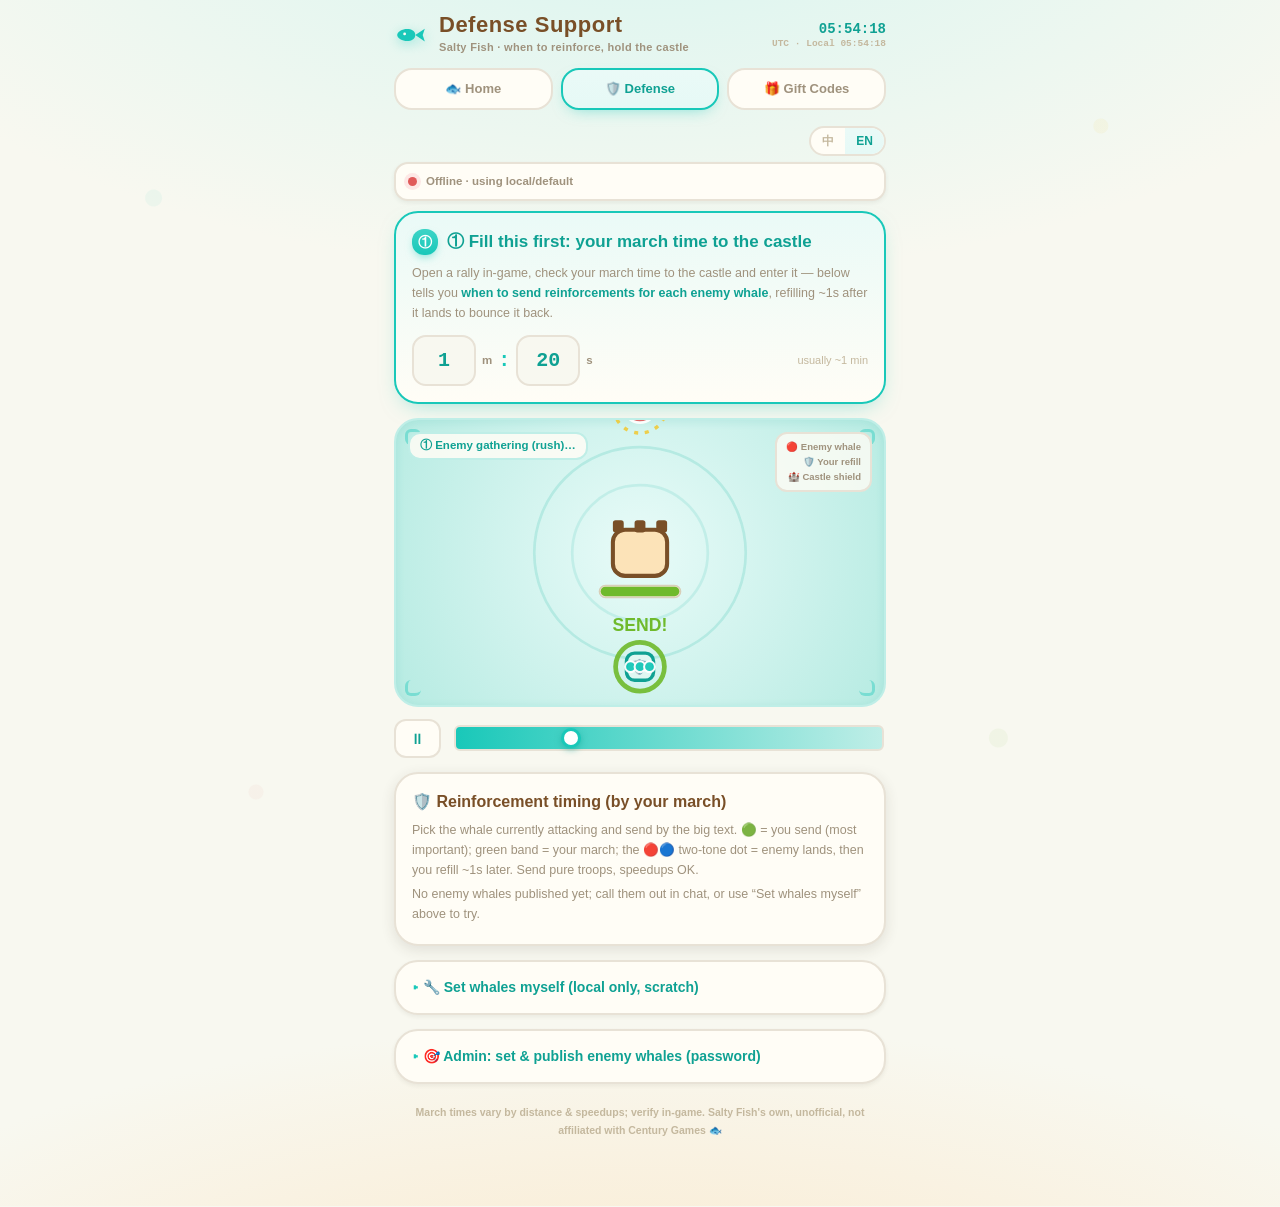
==== commit b10f2fcf: "feat(gift): show ONLY active codes — remove history section; matrix filters dead-code rows; worker c" ====
--- a/defense.html
+++ b/defense.html
@@ -6,7 +6,7 @@
 <meta name="theme-color" content="#f8f8f0">
 <meta name="apple-mobile-web-app-capable" content="yes">
 <title>咸鱼小队 · 防守支援</title>
-<link rel="stylesheet" href="app.css?v=13">
+<link rel="stylesheet" href="app.css?v=16">
 <style>
   /* enemy blocks (clear 敌A/敌B separation) */
   .enemyblock{border:2px solid var(--line);border-radius:20px;padding:8px;margin-bottom:16px;
@@ -132,7 +132,7 @@
 </div>
 <div class="toast" id="toast"></div>
 
-<script src="app.js?v=13"></script>
+<script src="app.js?v=16"></script>
 <script>
 (function(){
 "use strict";
